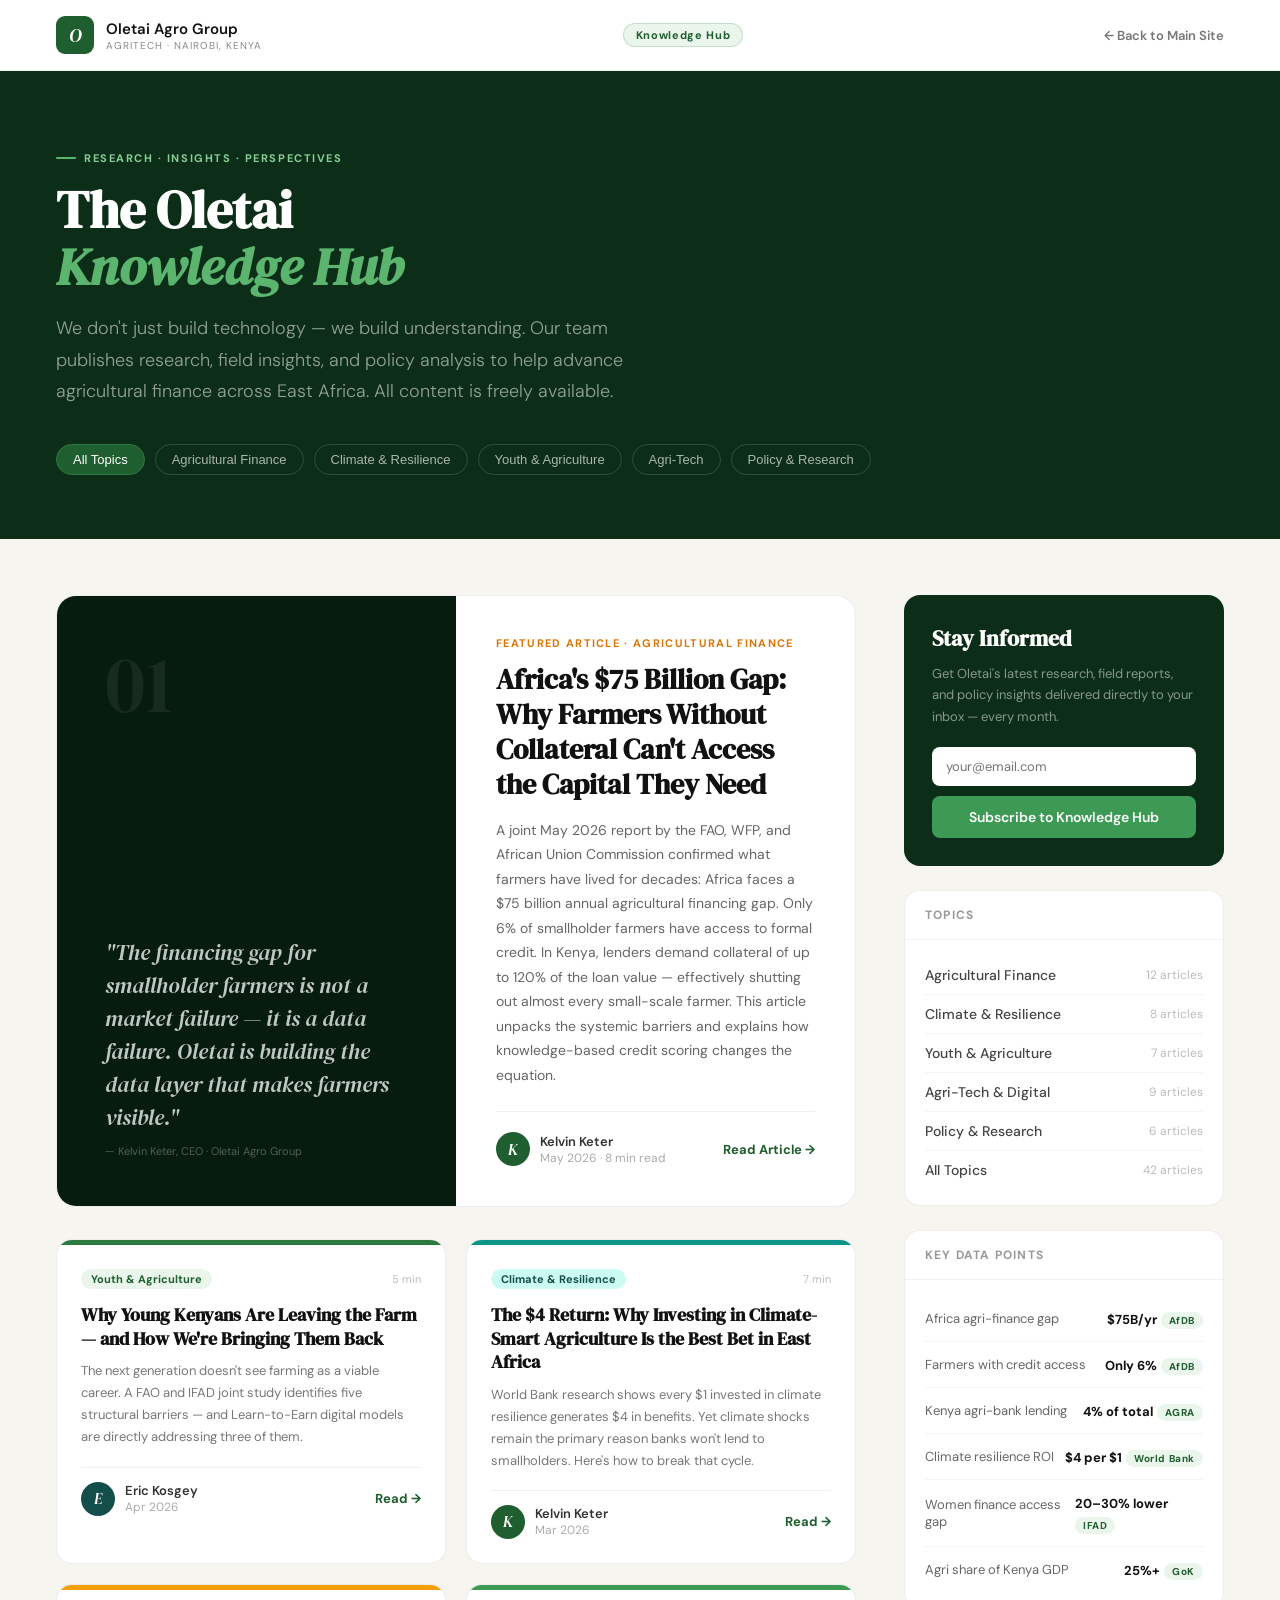
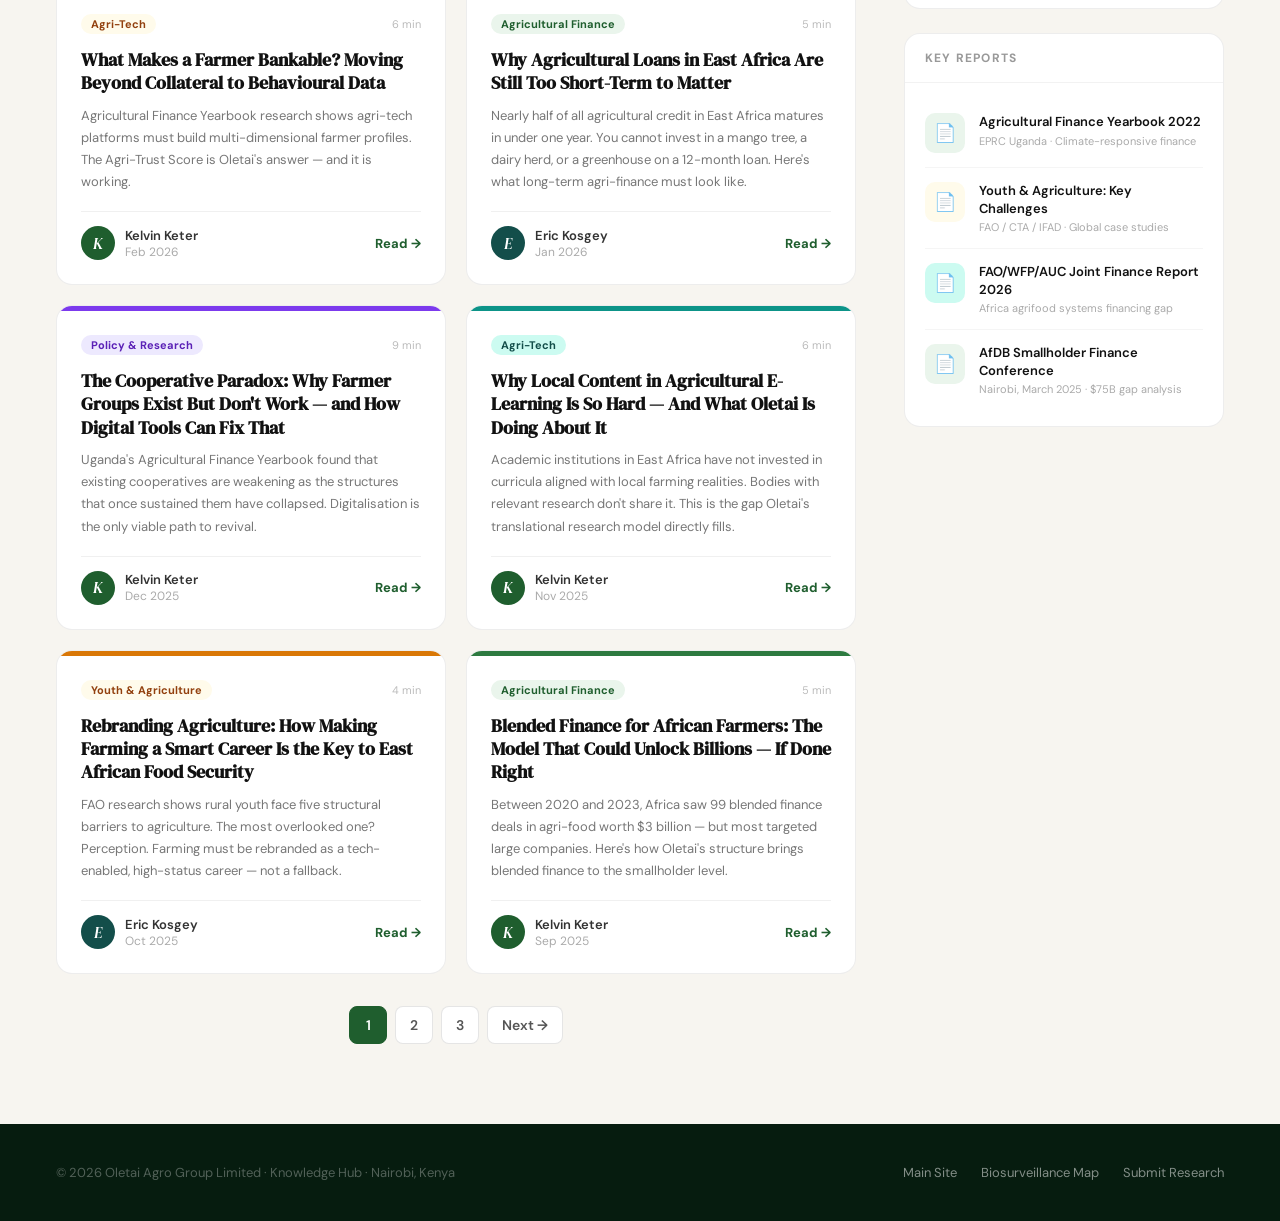
==== blog.html @ fcd16349 "feat: updated website content and blog" ====
<!DOCTYPE html>
<html lang="en">
<head>
  <meta charset="UTF-8">
  <meta name="viewport" content="width=device-width, initial-scale=1.0">
  <title>Knowledge Hub | Oletai Agro Group</title>
  <link rel="preconnect" href="https://fonts.googleapis.com">
  <link href="https://fonts.googleapis.com/css2?family=DM+Serif+Display:ital@0;1&family=DM+Sans:opsz,wght@9..40,300;9..40,400;9..40,500;9..40,600&display=swap" rel="stylesheet">
  <style>
    :root {
      --green-950: #061C0F;
      --green-900: #0C2E18;
      --green-800: #174523;
      --green-700: #1F5E2E;
      --green-600: #2D7A40;
      --green-500: #3D9A54;
      --green-400: #5BB56E;
      --green-300: #87CE96;
      --green-100: #C8EACE;
      --green-50:  #EAF5EC;
      --amber-700: #92400E;
      --amber-500: #D97706;
      --amber-400: #F59E0B;
      --amber-50:  #FFFBEB;
      --teal-800:  #134E4A;
      --teal-600:  #0D9488;
      --teal-100:  #CCFBF1;
      --sans: 'DM Sans', system-ui, sans-serif;
      --serif: 'DM Serif Display', Georgia, serif;
    }
    *, *::before, *::after { box-sizing: border-box; margin: 0; padding: 0; }
    html { scroll-behavior: smooth; }
    body { font-family: var(--sans); background: #F7F5F0; color: #1a1a1a; overflow-x: hidden; }

    /* NAV */
    nav {
      background: rgba(255,255,255,0.96); backdrop-filter: blur(14px);
      border-bottom: 1px solid rgba(45,122,64,0.1);
      position: sticky; top: 0; z-index: 1000;
    }
    .nav-inner { max-width: 1280px; margin: 0 auto; padding: 0 56px; height: 70px; display: flex; align-items: center; justify-content: space-between; }
    .logo-mark { width: 38px; height: 38px; border-radius: 9px; background: var(--green-700); display: flex; align-items: center; justify-content: center; font-family: var(--serif); font-size: 19px; color: #fff; font-style: italic; flex-shrink: 0; }
    .logo-text { font-size: 15px; font-weight: 600; color: #111; }
    .logo-sub { font-size: 10px; font-weight: 400; color: #888; letter-spacing: 0.1em; text-transform: uppercase; }
    .nav-badge { background: var(--green-50); border: 1px solid rgba(45,122,64,0.2); color: var(--green-700); font-size: 11px; font-weight: 700; padding: 4px 12px; border-radius: 100px; letter-spacing: 0.06em; }
    .nav-back { font-size: 13px; font-weight: 600; color: #777; text-decoration: none; display: flex; align-items: center; gap: 5px; transition: color 0.2s; }
    .nav-back:hover { color: var(--green-600); }

    /* HERO BAND */
    .hub-hero { background: var(--green-900); padding: 72px 56px 64px; }
    .hub-hero-inner { max-width: 1280px; margin: 0 auto; }
    .hub-tag { display: inline-flex; align-items: center; gap: 8px; font-size: 11px; font-weight: 700; letter-spacing: 0.14em; text-transform: uppercase; color: var(--green-300); margin-bottom: 16px; }
    .hub-tag::before { content: ''; width: 20px; height: 2px; background: var(--green-400); border-radius: 1px; }
    .hub-hero h1 { font-family: var(--serif); font-size: 52px; color: #fff; line-height: 1.1; margin-bottom: 18px; }
    .hub-hero h1 em { font-style: italic; color: var(--green-400); }
    .hub-hero p { font-size: 18px; color: rgba(255,255,255,0.55); font-weight: 300; max-width: 600px; line-height: 1.75; margin-bottom: 36px; }
    .topic-pills { display: flex; gap: 10px; flex-wrap: wrap; }
    .topic-pill { border: 1px solid rgba(255,255,255,0.15); color: rgba(255,255,255,0.65); font-size: 13px; font-weight: 500; padding: 7px 16px; border-radius: 100px; cursor: pointer; transition: all 0.2s; background: transparent; }
    .topic-pill:hover, .topic-pill.active { background: var(--green-700); border-color: var(--green-600); color: #fff; }

    /* MAIN LAYOUT */
    .page-body { max-width: 1280px; margin: 0 auto; padding: 56px 56px 80px; display: grid; grid-template-columns: 1fr 320px; gap: 48px; }

    /* FEATURED POST */
    .featured-post { background: #fff; border-radius: 20px; overflow: hidden; border: 1px solid rgba(0,0,0,0.07); margin-bottom: 32px; display: grid; grid-template-columns: 1fr 1fr; }
    .featured-visual { background: var(--green-950); padding: 48px; display: flex; flex-direction: column; justify-content: space-between; }
    .featured-num { font-family: var(--serif); font-size: 80px; color: rgba(255,255,255,0.07); line-height: 1; margin-bottom: 24px; }
    .featured-quote { font-family: var(--serif); font-size: 22px; color: rgba(255,255,255,0.75); font-style: italic; line-height: 1.5; }
    .featured-source { font-size: 11px; color: rgba(255,255,255,0.3); margin-top: 10px; }
    .featured-body { padding: 40px; }
    .featured-label { font-size: 11px; font-weight: 700; text-transform: uppercase; letter-spacing: 0.12em; color: var(--amber-500); margin-bottom: 12px; }
    .featured-body h2 { font-family: var(--serif); font-size: 28px; color: #111; line-height: 1.25; margin-bottom: 16px; }
    .featured-body p { font-size: 14px; color: #666; line-height: 1.75; margin-bottom: 24px; }
    .article-meta { display: flex; align-items: center; gap: 10px; padding-top: 20px; border-top: 1px solid #f0f0f0; }
    .avatar { width: 34px; height: 34px; border-radius: 50%; display: flex; align-items: center; justify-content: center; font-family: var(--serif); font-size: 15px; font-style: italic; flex-shrink: 0; }
    .meta-author { font-size: 13px; font-weight: 600; color: #333; }
    .meta-date { font-size: 12px; color: #aaa; }
    .read-link { margin-left: auto; font-size: 13px; font-weight: 700; color: var(--green-700); text-decoration: none; display: flex; align-items: center; gap: 4px; }
    .read-link:hover { color: var(--green-600); }

    /* ARTICLE GRID */
    .articles-grid { display: grid; grid-template-columns: 1fr 1fr; gap: 20px; }
    .article-card { background: #fff; border-radius: 16px; border: 1px solid rgba(0,0,0,0.07); overflow: hidden; transition: transform 0.2s, box-shadow 0.2s; }
    .article-card:hover { transform: translateY(-3px); box-shadow: 0 12px 32px rgba(0,0,0,0.08); }
    .article-card-top { height: 5px; }
    .article-card-body { padding: 24px; }
    .article-tags { display: flex; gap: 8px; margin-bottom: 14px; align-items: center; flex-wrap: wrap; }
    .tag { font-size: 11px; font-weight: 700; padding: 3px 10px; border-radius: 100px; }
    .read-time { font-size: 11px; color: #bbb; margin-left: auto; }
    .article-card h3 { font-family: var(--serif); font-size: 18px; color: #111; line-height: 1.3; margin-bottom: 10px; }
    .article-card p { font-size: 13px; color: #777; line-height: 1.7; margin-bottom: 18px; }
    .article-card .article-meta { padding-top: 14px; }

    /* SIDEBAR */
    .sidebar { display: flex; flex-direction: column; gap: 24px; }
    .scard { background: #fff; border-radius: 16px; border: 1px solid rgba(0,0,0,0.07); overflow: hidden; }
    .scard-head { padding: 16px 20px; border-bottom: 1px solid rgba(0,0,0,0.05); font-size: 12px; font-weight: 700; text-transform: uppercase; letter-spacing: 0.1em; color: #999; }
    .scard-body { padding: 16px 20px; }
    .topic-list { display: flex; flex-direction: column; gap: 0; }
    .topic-row { display: flex; justify-content: space-between; align-items: center; padding: 10px 0; border-bottom: 1px solid #f5f5f5; font-size: 14px; color: #444; font-weight: 500; cursor: pointer; transition: color 0.2s; text-decoration: none; }
    .topic-row:last-child { border-bottom: none; }
    .topic-row:hover { color: var(--green-700); }
    .topic-count { font-size: 12px; color: #bbb; font-weight: 400; }
    .newsletter-card { background: var(--green-900); border-radius: 16px; padding: 28px; }
    .newsletter-card h3 { font-family: var(--serif); font-size: 22px; color: #fff; margin-bottom: 10px; }
    .newsletter-card p { font-size: 13px; color: rgba(255,255,255,0.5); line-height: 1.65; margin-bottom: 20px; }
    .newsletter-input { width: 100%; padding: 11px 14px; border-radius: 8px; border: none; font-family: var(--sans); font-size: 13px; margin-bottom: 10px; outline: none; }
    .newsletter-btn { width: 100%; background: var(--green-500); color: #fff; border: none; padding: 12px; border-radius: 8px; font-family: var(--sans); font-size: 14px; font-weight: 600; cursor: pointer; transition: background 0.2s; }
    .newsletter-btn:hover { background: var(--green-600); }
    .data-row { display: flex; justify-content: space-between; align-items: center; padding: 12px 0; border-bottom: 1px solid #f5f5f5; }
    .data-row:last-child { border-bottom: none; }
    .data-label { font-size: 13px; color: #666; }
    .data-val { font-size: 13px; font-weight: 700; color: #111; }
    .source-badge { background: var(--green-50); color: var(--green-700); font-size: 10px; font-weight: 700; padding: 2px 8px; border-radius: 100px; letter-spacing: 0.06em; }
    .report-row { display: flex; gap: 14px; align-items: flex-start; padding: 14px 0; border-bottom: 1px solid #f5f5f5; }
    .report-row:last-child { border-bottom: none; }
    .report-ico { width: 40px; height: 40px; border-radius: 10px; display: flex; align-items: center; justify-content: center; font-size: 18px; flex-shrink: 0; }
    .report-row h5 { font-size: 13px; font-weight: 600; color: #111; line-height: 1.35; margin-bottom: 3px; }
    .report-row p { font-size: 11px; color: #aaa; }
    .pagination { display: flex; gap: 8px; justify-content: center; margin-top: 32px; }
    .page-btn { width: 38px; height: 38px; border-radius: 8px; display: flex; align-items: center; justify-content: center; font-size: 14px; font-weight: 600; cursor: pointer; border: 1px solid rgba(0,0,0,0.1); background: #fff; color: #555; transition: all 0.2s; }
    .page-btn.active { background: var(--green-700); color: #fff; border-color: var(--green-700); }
    .page-btn:hover:not(.active) { background: var(--green-50); border-color: var(--green-400); color: var(--green-700); }

    footer { background: var(--green-950); padding: 40px 56px; margin-top: 0; }
    .footer-inner { max-width: 1280px; margin: 0 auto; display: flex; justify-content: space-between; align-items: center; flex-wrap: wrap; gap: 16px; }
    .footer-inner p { font-size: 13px; color: rgba(255,255,255,0.3); }
    .footer-links { display: flex; gap: 24px; }
    .footer-links a { font-size: 13px; color: rgba(255,255,255,0.5); text-decoration: none; transition: color 0.2s; }
    .footer-links a:hover { color: var(--green-400); }

    /* ARTICLE FULL PAGE overlay */
    .article-overlay { display: none; position: fixed; inset: 0; background: rgba(0,0,0,0.5); z-index: 2000; overflow-y: auto; padding: 40px 20px; }
    .article-overlay.open { display: flex; justify-content: center; }
    .article-box { background: #fff; border-radius: 20px; max-width: 780px; width: 100%; padding: 0 0 56px; overflow: hidden; position: relative; align-self: flex-start; margin-top: 20px; }
    .article-box-close { position: absolute; top: 20px; right: 20px; width: 36px; height: 36px; border-radius: 50%; background: rgba(0,0,0,0.08); display: flex; align-items: center; justify-content: center; cursor: pointer; font-size: 16px; border: none; z-index: 2; }
    .article-box-header { background: var(--green-900); padding: 48px 48px 40px; }
    .article-box-body { padding: 40px 48px 0; }
    .article-box-body h2 { font-family: var(--serif); font-size: 26px; color: #111; margin: 28px 0 14px; }
    .article-box-body p { font-size: 16px; color: #444; line-height: 1.85; margin-bottom: 20px; }
    .article-box-body blockquote { border-left: 3px solid var(--green-500); padding: 16px 24px; background: var(--green-50); border-radius: 0 12px 12px 0; margin: 24px 0; font-family: var(--serif); font-size: 20px; color: var(--green-900); font-style: italic; line-height: 1.5; }
    .article-box-body ul { padding-left: 20px; margin-bottom: 20px; }
    .article-box-body ul li { font-size: 16px; color: #444; line-height: 1.85; margin-bottom: 8px; }
    .article-stat { display: inline-block; background: var(--green-50); border: 1px solid rgba(45,122,64,0.15); border-radius: 12px; padding: 16px 20px; margin: 8px 4px; text-align: center; }
    .article-stat-n { font-family: var(--serif); font-size: 32px; color: var(--green-700); line-height: 1; }
    .article-stat-l { font-size: 12px; color: #888; margin-top: 4px; }
  </style>
</head>
<body>

<!-- NAV -->
<nav>
  <div class="nav-inner">
    <a href="index.html" style="display:flex;align-items:center;gap:12px;text-decoration:none">
      <div class="logo-mark">O</div>
      <div>
        <div class="logo-text">Oletai Agro Group</div>
        <div class="logo-sub">Agritech · Nairobi, Kenya</div>
      </div>
    </a>
    <span class="nav-badge">Knowledge Hub</span>
    <a href="index.html" class="nav-back">← Back to Main Site</a>
  </div>
</nav>

<!-- HERO BAND -->
<div class="hub-hero">
  <div class="hub-hero-inner">
    <div class="hub-tag">Research · Insights · Perspectives</div>
    <h1>The Oletai<br><em>Knowledge Hub</em></h1>
    <p>We don't just build technology — we build understanding. Our team publishes research, field insights, and policy analysis to help advance agricultural finance across East Africa. All content is freely available.</p>
    <div class="topic-pills">
      <button class="topic-pill active" onclick="filterPosts('all', this)">All Topics</button>
      <button class="topic-pill" onclick="filterPosts('finance', this)">Agricultural Finance</button>
      <button class="topic-pill" onclick="filterPosts('climate', this)">Climate & Resilience</button>
      <button class="topic-pill" onclick="filterPosts('youth', this)">Youth & Agriculture</button>
      <button class="topic-pill" onclick="filterPosts('tech', this)">Agri-Tech</button>
      <button class="topic-pill" onclick="filterPosts('policy', this)">Policy & Research</button>
    </div>
  </div>
</div>

<!-- MAIN BODY -->
<div class="page-body">
  <div>
    <!-- FEATURED -->
    <div class="featured-post">
      <div class="featured-visual">
        <div class="featured-num">01</div>
        <div>
          <div class="featured-quote">"The financing gap for smallholder farmers is not a market failure — it is a data failure. Oletai is building the data layer that makes farmers visible."</div>
          <div class="featured-source">— Kelvin Keter, CEO · Oletai Agro Group</div>
        </div>
      </div>
      <div class="featured-body">
        <div class="featured-label">Featured Article · Agricultural Finance</div>
        <h2>Africa's $75 Billion Gap: Why Farmers Without Collateral Can't Access the Capital They Need</h2>
        <p>A joint May 2026 report by the FAO, WFP, and African Union Commission confirmed what farmers have lived for decades: Africa faces a $75 billion annual agricultural financing gap. Only 6% of smallholder farmers have access to formal credit. In Kenya, lenders demand collateral of up to 120% of the loan value — effectively shutting out almost every small-scale farmer. This article unpacks the systemic barriers and explains how knowledge-based credit scoring changes the equation.</p>
        <div class="article-meta">
          <div class="avatar" style="background:var(--green-700);color:#fff">K</div>
          <div>
            <div class="meta-author">Kelvin Keter</div>
            <div class="meta-date">May 2026 · 8 min read</div>
          </div>
          <a href="#" class="read-link" onclick="openArticle('article1');return false">Read Article →</a>
        </div>
      </div>
    </div>

    <!-- ARTICLES GRID -->
    <div class="articles-grid" id="articles-grid">

      <div class="article-card" data-topic="youth">
        <div class="article-card-top" style="background:var(--green-600)"></div>
        <div class="article-card-body">
          <div class="article-tags">
            <span class="tag" style="background:var(--green-50);color:var(--green-700)">Youth & Agriculture</span>
            <span class="read-time">5 min</span>
          </div>
          <h3>Why Young Kenyans Are Leaving the Farm — and How We're Bringing Them Back</h3>
          <p>The next generation doesn't see farming as a viable career. A FAO and IFAD joint study identifies five structural barriers — and Learn-to-Earn digital models are directly addressing three of them.</p>
          <div class="article-meta">
            <div class="avatar" style="background:var(--teal-800);color:#fff">E</div>
            <div><div class="meta-author">Eric Kosgey</div><div class="meta-date">Apr 2026</div></div>
            <a href="#" class="read-link" onclick="openArticle('article2');return false">Read →</a>
          </div>
        </div>
      </div>

      <div class="article-card" data-topic="climate">
        <div class="article-card-top" style="background:var(--teal-600)"></div>
        <div class="article-card-body">
          <div class="article-tags">
            <span class="tag" style="background:var(--teal-100);color:var(--teal-800)">Climate & Resilience</span>
            <span class="read-time">7 min</span>
          </div>
          <h3>The $4 Return: Why Investing in Climate-Smart Agriculture Is the Best Bet in East Africa</h3>
          <p>World Bank research shows every $1 invested in climate resilience generates $4 in benefits. Yet climate shocks remain the primary reason banks won't lend to smallholders. Here's how to break that cycle.</p>
          <div class="article-meta">
            <div class="avatar" style="background:var(--green-700);color:#fff">K</div>
            <div><div class="meta-author">Kelvin Keter</div><div class="meta-date">Mar 2026</div></div>
            <a href="#" class="read-link" onclick="openArticle('article3');return false">Read →</a>
          </div>
        </div>
      </div>

      <div class="article-card" data-topic="tech">
        <div class="article-card-top" style="background:var(--amber-400)"></div>
        <div class="article-card-body">
          <div class="article-tags">
            <span class="tag" style="background:var(--amber-50);color:var(--amber-700)">Agri-Tech</span>
            <span class="read-time">6 min</span>
          </div>
          <h3>What Makes a Farmer Bankable? Moving Beyond Collateral to Behavioural Data</h3>
          <p>Agricultural Finance Yearbook research shows agri-tech platforms must build multi-dimensional farmer profiles. The Agri-Trust Score is Oletai's answer — and it is working.</p>
          <div class="article-meta">
            <div class="avatar" style="background:var(--green-700);color:#fff">K</div>
            <div><div class="meta-author">Kelvin Keter</div><div class="meta-date">Feb 2026</div></div>
            <a href="#" class="read-link" onclick="openArticle('article4');return false">Read →</a>
          </div>
        </div>
      </div>

      <div class="article-card" data-topic="finance">
        <div class="article-card-top" style="background:var(--green-500)"></div>
        <div class="article-card-body">
          <div class="article-tags">
            <span class="tag" style="background:var(--green-50);color:var(--green-700)">Agricultural Finance</span>
            <span class="read-time">5 min</span>
          </div>
          <h3>Why Agricultural Loans in East Africa Are Still Too Short-Term to Matter</h3>
          <p>Nearly half of all agricultural credit in East Africa matures in under one year. You cannot invest in a mango tree, a dairy herd, or a greenhouse on a 12-month loan. Here's what long-term agri-finance must look like.</p>
          <div class="article-meta">
            <div class="avatar" style="background:var(--teal-800);color:#fff">E</div>
            <div><div class="meta-author">Eric Kosgey</div><div class="meta-date">Jan 2026</div></div>
            <a href="#" class="read-link" onclick="openArticle('article5');return false">Read →</a>
          </div>
        </div>
      </div>

      <div class="article-card" data-topic="policy">
        <div class="article-card-top" style="background:#7C3AED"></div>
        <div class="article-card-body">
          <div class="article-tags">
            <span class="tag" style="background:#EDE9FE;color:#5B21B6">Policy & Research</span>
            <span class="read-time">9 min</span>
          </div>
          <h3>The Cooperative Paradox: Why Farmer Groups Exist But Don't Work — and How Digital Tools Can Fix That</h3>
          <p>Uganda's Agricultural Finance Yearbook found that existing cooperatives are weakening as the structures that once sustained them have collapsed. Digitalisation is the only viable path to revival.</p>
          <div class="article-meta">
            <div class="avatar" style="background:var(--green-700);color:#fff">K</div>
            <div><div class="meta-author">Kelvin Keter</div><div class="meta-date">Dec 2025</div></div>
            <a href="#" class="read-link" onclick="openArticle('article6');return false">Read →</a>
          </div>
        </div>
      </div>

      <div class="article-card" data-topic="tech">
        <div class="article-card-top" style="background:var(--teal-600)"></div>
        <div class="article-card-body">
          <div class="article-tags">
            <span class="tag" style="background:var(--teal-100);color:var(--teal-800)">Agri-Tech</span>
            <span class="read-time">6 min</span>
          </div>
          <h3>Why Local Content in Agricultural E-Learning Is So Hard — And What Oletai Is Doing About It</h3>
          <p>Academic institutions in East Africa have not invested in curricula aligned with local farming realities. Bodies with relevant research don't share it. This is the gap Oletai's translational research model directly fills.</p>
          <div class="article-meta">
            <div class="avatar" style="background:var(--green-700);color:#fff">K</div>
            <div><div class="meta-author">Kelvin Keter</div><div class="meta-date">Nov 2025</div></div>
            <a href="#" class="read-link" onclick="openArticle('article7');return false">Read →</a>
          </div>
        </div>
      </div>

      <div class="article-card" data-topic="youth">
        <div class="article-card-top" style="background:var(--amber-500)"></div>
        <div class="article-card-body">
          <div class="article-tags">
            <span class="tag" style="background:var(--amber-50);color:var(--amber-700)">Youth & Agriculture</span>
            <span class="read-time">4 min</span>
          </div>
          <h3>Rebranding Agriculture: How Making Farming a Smart Career Is the Key to East African Food Security</h3>
          <p>FAO research shows rural youth face five structural barriers to agriculture. The most overlooked one? Perception. Farming must be rebranded as a tech-enabled, high-status career — not a fallback.</p>
          <div class="article-meta">
            <div class="avatar" style="background:var(--teal-800);color:#fff">E</div>
            <div><div class="meta-author">Eric Kosgey</div><div class="meta-date">Oct 2025</div></div>
            <a href="#" class="read-link" onclick="openArticle('article8');return false">Read →</a>
          </div>
        </div>
      </div>

      <div class="article-card" data-topic="finance">
        <div class="article-card-top" style="background:var(--green-600)"></div>
        <div class="article-card-body">
          <div class="article-tags">
            <span class="tag" style="background:var(--green-50);color:var(--green-700)">Agricultural Finance</span>
            <span class="read-time">5 min</span>
          </div>
          <h3>Blended Finance for African Farmers: The Model That Could Unlock Billions — If Done Right</h3>
          <p>Between 2020 and 2023, Africa saw 99 blended finance deals in agri-food worth $3 billion — but most targeted large companies. Here's how Oletai's structure brings blended finance to the smallholder level.</p>
          <div class="article-meta">
            <div class="avatar" style="background:var(--green-700);color:#fff">K</div>
            <div><div class="meta-author">Kelvin Keter</div><div class="meta-date">Sep 2025</div></div>
            <a href="#" class="read-link" onclick="openArticle('article9');return false">Read →</a>
          </div>
        </div>
      </div>

    </div>

    <div class="pagination">
      <div class="page-btn active">1</div>
      <div class="page-btn">2</div>
      <div class="page-btn">3</div>
      <div class="page-btn" style="width:auto;padding:0 14px">Next →</div>
    </div>
  </div>

  <!-- SIDEBAR -->
  <aside class="sidebar">

    <!-- NEWSLETTER -->
    <div class="newsletter-card">
      <h3>Stay Informed</h3>
      <p>Get Oletai's latest research, field reports, and policy insights delivered directly to your inbox — every month.</p>
      <input type="email" class="newsletter-input" placeholder="your@email.com">
      <button class="newsletter-btn" id="subscribe-btn">Subscribe to Knowledge Hub</button>
    </div>

    <!-- TOPICS -->
    <div class="scard">
      <div class="scard-head">Topics</div>
      <div class="scard-body">
        <div class="topic-list">
          <a class="topic-row" href="#" onclick="filterPosts('finance',null);return false">Agricultural Finance <span class="topic-count">12 articles</span></a>
          <a class="topic-row" href="#" onclick="filterPosts('climate',null);return false">Climate & Resilience <span class="topic-count">8 articles</span></a>
          <a class="topic-row" href="#" onclick="filterPosts('youth',null);return false">Youth & Agriculture <span class="topic-count">7 articles</span></a>
          <a class="topic-row" href="#" onclick="filterPosts('tech',null);return false">Agri-Tech & Digital <span class="topic-count">9 articles</span></a>
          <a class="topic-row" href="#" onclick="filterPosts('policy',null);return false">Policy & Research <span class="topic-count">6 articles</span></a>
          <a class="topic-row" href="#" onclick="filterPosts('all',null);return false">All Topics <span class="topic-count">42 articles</span></a>
        </div>
      </div>
    </div>

    <!-- KEY STATS -->
    <div class="scard">
      <div class="scard-head">Key Data Points</div>
      <div class="scard-body">
        <div class="data-row"><span class="data-label">Africa agri-finance gap</span><div><span class="data-val">$75B/yr</span> <span class="source-badge">AfDB</span></div></div>
        <div class="data-row"><span class="data-label">Farmers with credit access</span><div><span class="data-val">Only 6%</span> <span class="source-badge">AfDB</span></div></div>
        <div class="data-row"><span class="data-label">Kenya agri-bank lending</span><div><span class="data-val">4% of total</span> <span class="source-badge">AGRA</span></div></div>
        <div class="data-row"><span class="data-label">Climate resilience ROI</span><div><span class="data-val">$4 per $1</span> <span class="source-badge">World Bank</span></div></div>
        <div class="data-row"><span class="data-label">Women finance access gap</span><div><span class="data-val">20–30% lower</span> <span class="source-badge">IFAD</span></div></div>
        <div class="data-row" style="border:none"><span class="data-label">Agri share of Kenya GDP</span><div><span class="data-val">25%+</span> <span class="source-badge">GoK</span></div></div>
      </div>
    </div>

    <!-- REPORTS & RESOURCES -->
    <div class="scard">
      <div class="scard-head">Key Reports</div>
      <div class="scard-body">
        <div class="report-row">
          <div class="report-ico" style="background:var(--green-50)">📄</div>
          <div>
            <h5>Agricultural Finance Yearbook 2022</h5>
            <p>EPRC Uganda · Climate-responsive finance</p>
          </div>
        </div>
        <div class="report-row">
          <div class="report-ico" style="background:var(--amber-50)">📄</div>
          <div>
            <h5>Youth & Agriculture: Key Challenges</h5>
            <p>FAO / CTA / IFAD · Global case studies</p>
          </div>
        </div>
        <div class="report-row">
          <div class="report-ico" style="background:var(--teal-100)">📄</div>
          <div>
            <h5>FAO/WFP/AUC Joint Finance Report 2026</h5>
            <p>Africa agrifood systems financing gap</p>
          </div>
        </div>
        <div class="report-row" style="border:none">
          <div class="report-ico" style="background:var(--green-50)">📄</div>
          <div>
            <h5>AfDB Smallholder Finance Conference</h5>
            <p>Nairobi, March 2025 · $75B gap analysis</p>
          </div>
        </div>
      </div>
    </div>

  </aside>
</div>

<!-- ARTICLE OVERLAYS -->
<div class="article-overlay" id="article1">
  <div class="article-box">
    <button class="article-box-close" onclick="closeArticle('article1')">✕</button>
    <div class="article-box-header">
      <div style="font-size:11px;font-weight:700;letter-spacing:0.12em;text-transform:uppercase;color:var(--amber-400);margin-bottom:12px">Agricultural Finance · May 2026 · 8 min read</div>
      <h1 style="font-family:var(--serif);font-size:34px;color:#fff;line-height:1.2;margin-bottom:20px">Africa's $75 Billion Gap: Why Farmers Without Collateral Can't Access the Capital They Need</h1>
      <div style="display:flex;align-items:center;gap:12px">
        <div class="avatar" style="background:var(--green-700);color:#fff">K</div>
        <div><div style="font-size:14px;font-weight:600;color:#fff">Kelvin Keter</div><div style="font-size:12px;color:rgba(255,255,255,0.4)">CEO, Oletai Agro Group</div></div>
      </div>
    </div>
    <div class="article-box-body">
      <p>A joint report published in May 2026 by the FAO, WFP, and African Union Commission confirmed what millions of farmers have lived for decades: Africa faces a $75 billion annual agricultural financing gap. That is the amount of investment — in tools, inputs, equipment, and services — that farmers need but cannot access. And it is growing.</p>
      <blockquote>"The financing gap for smallholder farmers is not a market failure — it is a data failure. Oletai is building the data layer that makes farmers visible to the financial system."</blockquote>
      <h2>The Root of the Problem</h2>
      <p>Traditional lenders perceive agriculture as high-risk, discouraged by climate volatility, remote rural locations, and the fragmented scale of smallholder operations. In Kenya, the agriculture sector contributes over 25% of GDP and employs millions — yet it receives less than 5% of total commercial bank lending, according to AGRA's 2025 analysis. Some lenders demand collateral of up to 120% of the loan value, effectively locking out every farmer who does not own titled land.</p>
      <p>For the farmer, the barriers are equally formidable. No formal land title means no collateral. Operating in a cash-based economy means no documented credit history. The result is a self-reinforcing cycle: low investment → low yields → deepened perception of risk → less investment.</p>
      <div style="display:flex;gap:12px;flex-wrap:wrap;margin:24px 0">
        <div class="article-stat"><div class="article-stat-n">6%</div><div class="article-stat-l">Farmers with credit access</div></div>
        <div class="article-stat"><div class="article-stat-n">$75B</div><div class="article-stat-l">Annual financing gap</div></div>
        <div class="article-stat"><div class="article-stat-n">4%</div><div class="article-stat-l">Kenya agri-bank lending share</div></div>
      </div>
      <h2>Knowledge as Collateral</h2>
      <p>Oletai's answer to this is the Agri-Trust Score — a dynamic creditworthiness measure built from verified agricultural knowledge, not asset ownership. When a farmer completes a module on soil health, irrigation, or pest management, they are not just learning — they are building the profile that unlocks credit. This model directly addresses what the African Development Bank identified in its 2025 Nairobi conference as a primary barrier: the absence of reliable data on smallholder farmers.</p>
      <p>The data generated by our biosurveillance network — anonymous, real-time, geospatial — provides lenders with something traditional credit scoring never could: forward-looking agronomic intelligence about specific farms, in specific micro-climates, facing specific risks. This is what makes a farmer bankable without collateral.</p>
      <h2>The East Africa Opportunity</h2>
      <p>The African Development Bank President Dr. Akinwumi Adesina stated clearly at the March 2025 Nairobi conference: "Together, let us unleash the potential of agriculture in Africa." His institution is planning a $500 million facility to unlock $10 billion for smallholder farmers — but capital without digital delivery infrastructure reaches only large organisations, not the last mile.</p>
      <p>Oletai is building the last-mile layer. Beginning in Kenya — where mobile money penetration is among the highest in the world — and expanding across East Africa, Rahisi Agro Pay connects institutional capital directly to verified, learning farmers through a single smartphone application.</p>
      <p>The $75 billion gap is a massive challenge. It is also a massive opportunity. And it starts with data.</p>
    </div>
  </div>
</div>

<div class="article-overlay" id="article2">
  <div class="article-box">
    <button class="article-box-close" onclick="closeArticle('article2')">✕</button>
    <div class="article-box-header">
      <div style="font-size:11px;font-weight:700;letter-spacing:0.12em;text-transform:uppercase;color:var(--green-300);margin-bottom:12px">Youth & Agriculture · Apr 2026 · 5 min read</div>
      <h1 style="font-family:var(--serif);font-size:34px;color:#fff;line-height:1.2;margin-bottom:20px">Why Young Kenyans Are Leaving the Farm — and How We're Bringing Them Back</h1>
      <div style="display:flex;align-items:center;gap:12px">
        <div class="avatar" style="background:var(--teal-800);color:#fff">E</div>
        <div><div style="font-size:14px;font-weight:600;color:#fff">Eric Kosgey</div><div style="font-size:12px;color:rgba(255,255,255,0.4)">Co-Founder & Director, Oletai Agro Group</div></div>
      </div>
    </div>
    <div class="article-box-body">
      <p>A landmark FAO, CTA, and IFAD joint publication on youth and agriculture identified five structural barriers that push young people away from farming globally. All five are present in Kenya. Understanding them is the first step to reversing the trend.</p>
      <h2>The Five Barriers</h2>
      <ul>
        <li><strong>Access to knowledge and education</strong> — Agricultural curricula are outdated and disconnected from real farming challenges. Young people don't learn modern, profitable farming in school.</li>
        <li><strong>Access to land</strong> — Land insecurity is the number one barrier to young people starting farms. Without land, there is no collateral, and without collateral, no credit.</li>
        <li><strong>Access to financial resources</strong> — MFIs charge interest rates that make borrowing unviable. Banks require documentation that first-time farmers cannot provide.</li>
        <li><strong>Access to green jobs</strong> — Agriculture is not framed as a career pathway for educated young people. Vocational training for farming is rare and under-resourced.</li>
        <li><strong>Access to markets</strong> — Growing supermarket dominance makes market entry nearly impossible for small-scale producers without aggregation support.</li>
      </ul>
      <blockquote>"The future of food security in East Africa depends on making farming genuinely attractive to the next generation — not just viable, but aspirational."</blockquote>
      <h2>What Oletai Addresses Directly</h2>
      <p>Rahisi Agro Pay directly addresses three of these five barriers. The Learn-to-Earn module system provides modern, localised agricultural knowledge from JKUAT and KALRO in 5-minute interactive sessions. Knowledge-linked credit replaces collateral requirements. And the closed-loop Agrovet network ensures input access at the local level.</p>
      <p>The remaining two — land and market access — represent the next phase of Oletai's product roadmap, with Group Agri-Trust scores enabling cooperative land investment, and market-linkage features planned for the 2027 platform release.</p>
      <p>The research is clear: retain young farmers, and you retain food security. Lose them, and you inherit a crisis. Oletai was founded on the premise that technology — used correctly — is what keeps the next generation on the land.</p>
    </div>
  </div>
</div>

<div class="article-overlay" id="article3">
  <div class="article-box">
    <button class="article-box-close" onclick="closeArticle('article3')">✕</button>
    <div class="article-box-header">
      <div style="font-size:11px;font-weight:700;letter-spacing:0.12em;text-transform:uppercase;color:var(--teal-100);margin-bottom:12px">Climate & Resilience · Mar 2026 · 7 min read</div>
      <h1 style="font-family:var(--serif);font-size:34px;color:#fff;line-height:1.2;margin-bottom:20px">The $4 Return: Why Investing in Climate-Smart Agriculture Is the Best Bet in East Africa</h1>
      <div style="display:flex;align-items:center;gap:12px">
        <div class="avatar" style="background:var(--green-700);color:#fff">K</div>
        <div><div style="font-size:14px;font-weight:600;color:#fff">Kelvin Keter</div><div style="font-size:12px;color:rgba(255,255,255,0.4)">CEO, Oletai Agro Group</div></div>
      </div>
    </div>
    <div class="article-box-body">
      <p>The World Bank and Global Commission on Adaptation have calculated that the average rate of return on investments in climate resilience generates benefit-cost ratios of between 2:1 and 10:1. More specifically, an investment of $1.8 trillion in early warning systems, resilient infrastructure, and improved agriculture practices would generate $7.1 trillion in net benefits over time. Put simply: $1 in → $4 out.</p>
      <blockquote>"Climate change is not just an environmental challenge for East African farmers. It is their primary creditworthiness challenge. A drought doesn't just destroy crops — it destroys the farmer's financial profile for years."</blockquote>
      <h2>The Climate-Credit Trap</h2>
      <p>Uganda's Agricultural Finance Yearbook 2022 documented a damaging cycle: climate shocks reduce agricultural yields, which reduces farmer income, which increases loan default rates, which causes banks to restrict agricultural lending further — making farmers even more vulnerable to the next climate shock. Oletai's AI Agronomist breaks this cycle at two points.</p>
      <p>First, early detection of crop diseases and pest outbreaks — before they become harvest-destroying events — reduces the yield losses that trigger the cycle. Second, the biosurveillance data generated by Rahisi Agro Pay gives financial institutions real-time agronomic intelligence to assess and price climate risk at the farm level, rather than applying blanket sector-level risk premiums that penalise all farmers equally.</p>
      <h2>Climate Finance Is Coming to Africa — Oletai Is the Last Mile</h2>
      <p>Africa received $44 billion in climate finance in 2021/22 — a 48% increase from two years earlier. But the FAO/WFP/AUC May 2026 joint report notes this is still far below the $250 billion annually needed. As climate finance flows increase, the critical gap is not funding — it is delivery infrastructure that reaches individual farmers.</p>
      <p>Rahisi Agro Pay's closed-loop input voucher system ensures climate-smart seeds, drought-resistant varieties, and soil conditioners reach farmers directly — eliminating the cash leakage that often means climate finance never arrives at the farm gate.</p>
    </div>
  </div>
</div>

<footer>
  <div class="footer-inner">
    <p>© 2026 Oletai Agro Group Limited · Knowledge Hub · Nairobi, Kenya</p>
    <div class="footer-links">
      <a href="index.html">Main Site</a>
      <a href="insights.html">Biosurveillance Map</a>
      <a href="mailto:info@oletai.org">Submit Research</a>
    </div>
  </div>
</footer>

<script>
  // Topic filter
  window.filterPosts = function(topic, btn) {
    const cards = document.querySelectorAll('.article-card');
    cards.forEach(c => {
      c.style.display = (topic === 'all' || c.dataset.topic === topic) ? 'block' : 'none';
    });
    document.querySelectorAll('.topic-pill').forEach(p => p.classList.remove('active'));
    if (btn) btn.classList.add('active');
  };

  // Article overlay
  window.openArticle = function(id) {
    document.getElementById(id).classList.add('open');
    document.body.style.overflow = 'hidden';
  };
  window.closeArticle = function(id) {
    document.getElementById(id).classList.remove('open');
    document.body.style.overflow = '';
  };
  document.querySelectorAll('.article-overlay').forEach(overlay => {
    overlay.addEventListener('click', function(e) {
      if (e.target === this) closeArticle(this.id);
    });
  });

  // Newsletter
  document.getElementById('subscribe-btn').addEventListener('click', function() {
    this.textContent = '✓ You\'re subscribed!';
    this.style.background = 'var(--green-800)';
  });

  // Close on ESC
  document.addEventListener('keydown', e => {
    if (e.key === 'Escape') {
      document.querySelectorAll('.article-overlay.open').forEach(o => {
        o.classList.remove('open');
        document.body.style.overflow = '';
      });
    }
  });
</script>
</body>
</html>
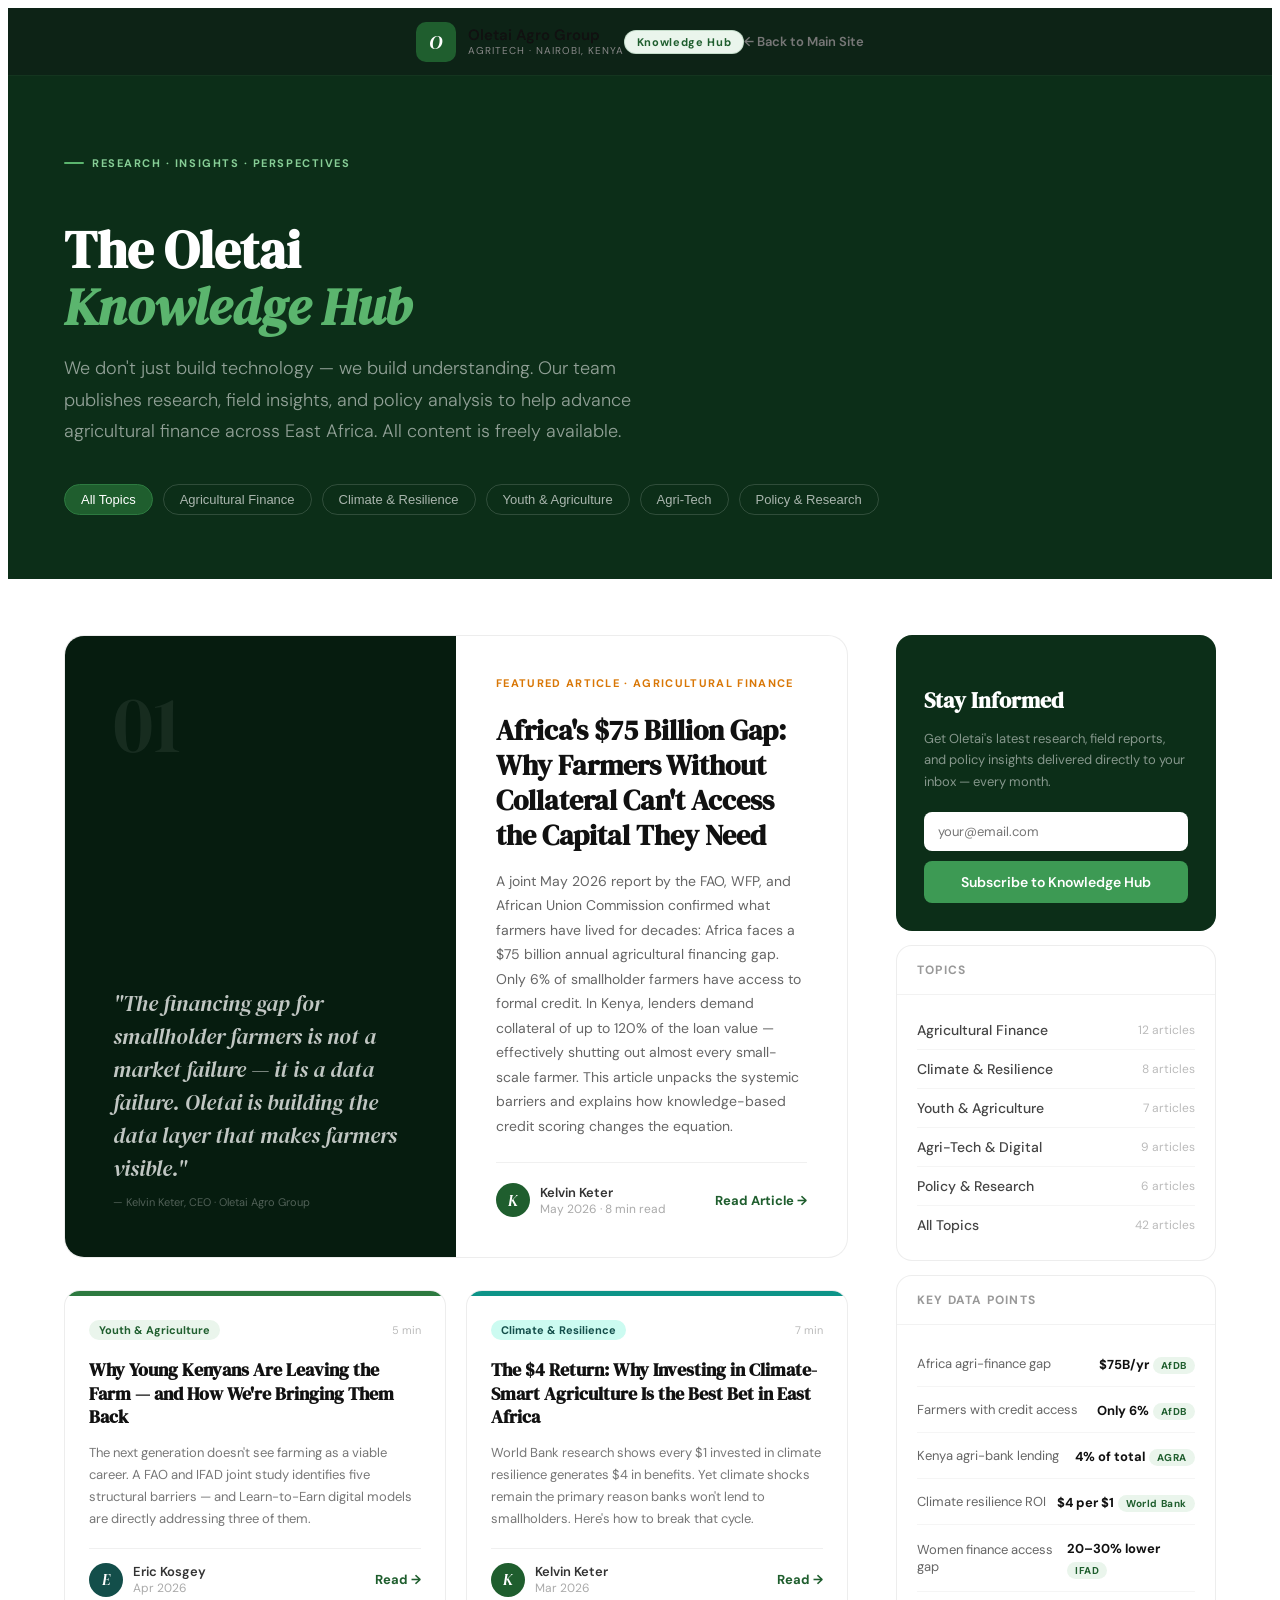
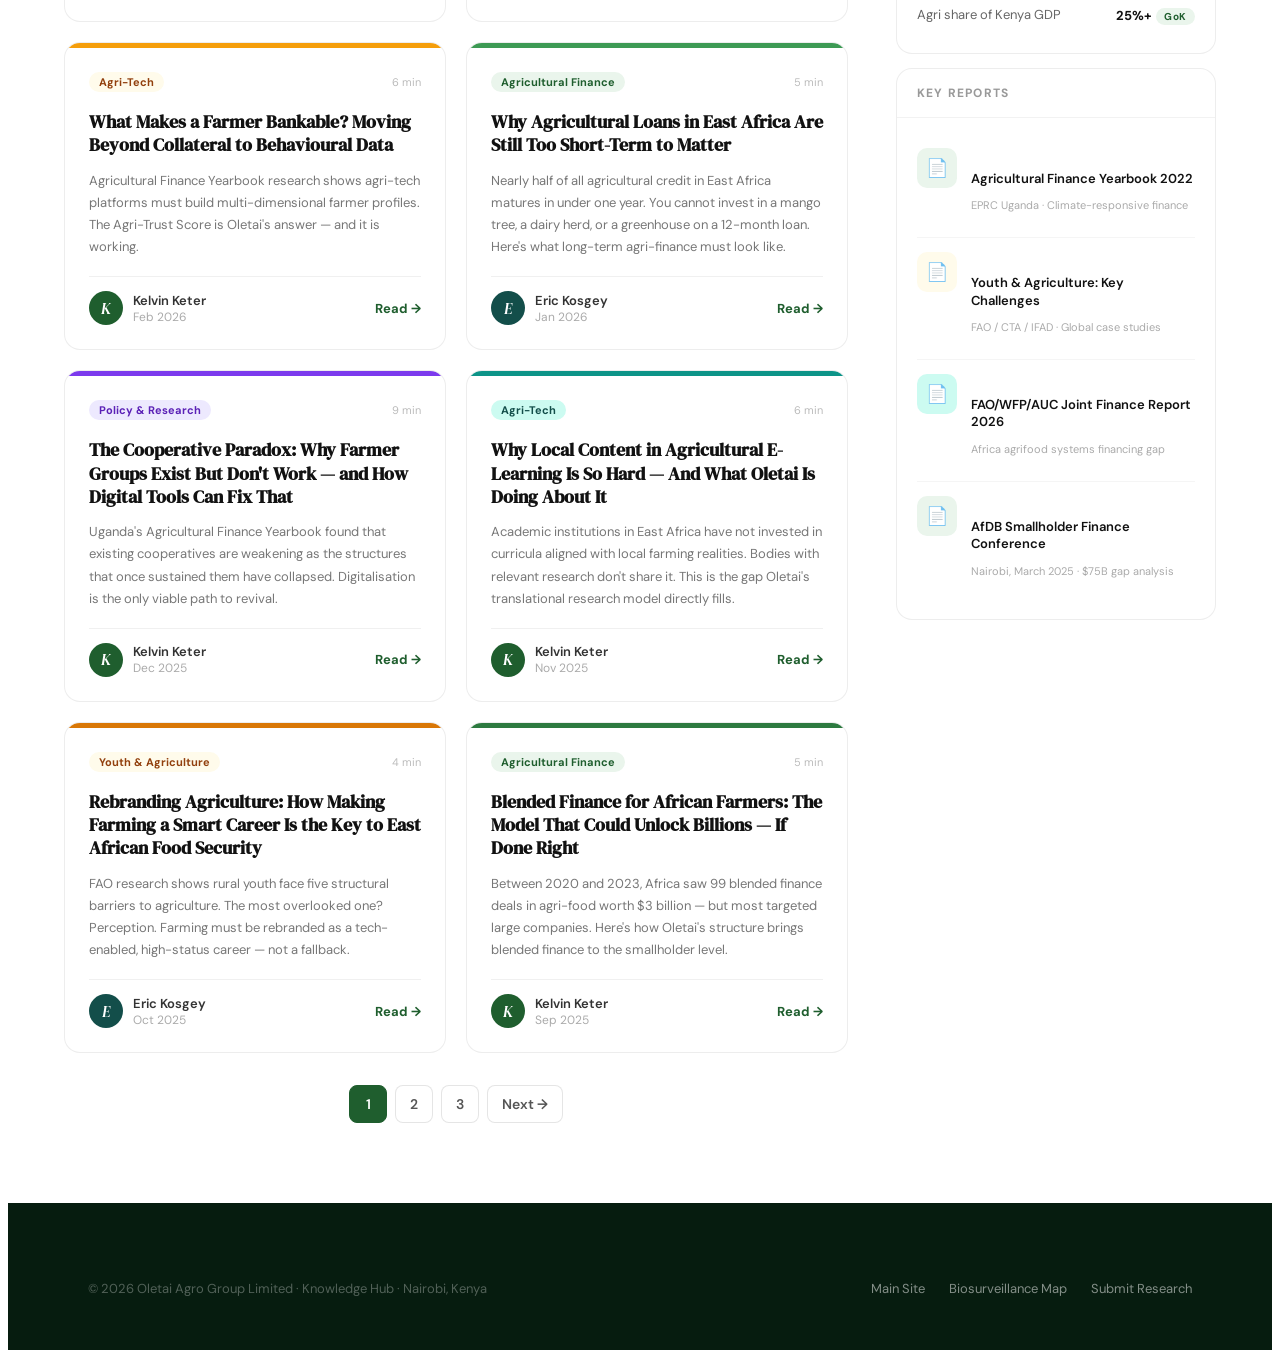
==== commit 0c3a0e35: "refactor: extracted CSS and JS into modular files and optimized SEO metadata" ====
--- a/blog.html
+++ b/blog.html
@@ -3,152 +3,28 @@
 <head>
   <meta charset="UTF-8">
   <meta name="viewport" content="width=device-width, initial-scale=1.0">
+
   <title>Knowledge Hub | Oletai Agro Group</title>
+  <meta name="description" content="Research, field insights, and policy analysis advancing agricultural finance and climate resilience across East Africa.">
+  <meta name="keywords" content="Agritech Research, Climate Resilience, Agricultural Finance, Youth in Agriculture, Oletai Agro Group Blog">
+  <meta name="author" content="Oletai Agro Group">
+  <link rel="canonical" href="https://oletai.org/blog.html">
+  
+  <meta property="og:type" content="website">
+  <meta property="og:url" content="https://oletai.org/blog.html">
+  <meta property="og:title" content="Knowledge Hub | Oletai Agro Group">
+  <meta property="og:description" content="Research, field insights, and policy analysis advancing agricultural finance across East Africa.">
+  <meta property="og:image" content="https://oletai.org/assets/blog-preview.jpg">
+
+  <link rel="icon" type="image/png" href="assets/favicon.png">
   <link rel="preconnect" href="https://fonts.googleapis.com">
   <link href="https://fonts.googleapis.com/css2?family=DM+Serif+Display:ital@0;1&family=DM+Sans:opsz,wght@9..40,300;9..40,400;9..40,500;9..40,600&display=swap" rel="stylesheet">
-  <style>
-    :root {
-      --green-950: #061C0F;
-      --green-900: #0C2E18;
-      --green-800: #174523;
-      --green-700: #1F5E2E;
-      --green-600: #2D7A40;
-      --green-500: #3D9A54;
-      --green-400: #5BB56E;
-      --green-300: #87CE96;
-      --green-100: #C8EACE;
-      --green-50:  #EAF5EC;
-      --amber-700: #92400E;
-      --amber-500: #D97706;
-      --amber-400: #F59E0B;
-      --amber-50:  #FFFBEB;
-      --teal-800:  #134E4A;
-      --teal-600:  #0D9488;
-      --teal-100:  #CCFBF1;
-      --sans: 'DM Sans', system-ui, sans-serif;
-      --serif: 'DM Serif Display', Georgia, serif;
-    }
-    *, *::before, *::after { box-sizing: border-box; margin: 0; padding: 0; }
-    html { scroll-behavior: smooth; }
-    body { font-family: var(--sans); background: #F7F5F0; color: #1a1a1a; overflow-x: hidden; }
-
-    /* NAV */
-    nav {
-      background: rgba(255,255,255,0.96); backdrop-filter: blur(14px);
-      border-bottom: 1px solid rgba(45,122,64,0.1);
-      position: sticky; top: 0; z-index: 1000;
-    }
-    .nav-inner { max-width: 1280px; margin: 0 auto; padding: 0 56px; height: 70px; display: flex; align-items: center; justify-content: space-between; }
-    .logo-mark { width: 38px; height: 38px; border-radius: 9px; background: var(--green-700); display: flex; align-items: center; justify-content: center; font-family: var(--serif); font-size: 19px; color: #fff; font-style: italic; flex-shrink: 0; }
-    .logo-text { font-size: 15px; font-weight: 600; color: #111; }
-    .logo-sub { font-size: 10px; font-weight: 400; color: #888; letter-spacing: 0.1em; text-transform: uppercase; }
-    .nav-badge { background: var(--green-50); border: 1px solid rgba(45,122,64,0.2); color: var(--green-700); font-size: 11px; font-weight: 700; padding: 4px 12px; border-radius: 100px; letter-spacing: 0.06em; }
-    .nav-back { font-size: 13px; font-weight: 600; color: #777; text-decoration: none; display: flex; align-items: center; gap: 5px; transition: color 0.2s; }
-    .nav-back:hover { color: var(--green-600); }
-
-    /* HERO BAND */
-    .hub-hero { background: var(--green-900); padding: 72px 56px 64px; }
-    .hub-hero-inner { max-width: 1280px; margin: 0 auto; }
-    .hub-tag { display: inline-flex; align-items: center; gap: 8px; font-size: 11px; font-weight: 700; letter-spacing: 0.14em; text-transform: uppercase; color: var(--green-300); margin-bottom: 16px; }
-    .hub-tag::before { content: ''; width: 20px; height: 2px; background: var(--green-400); border-radius: 1px; }
-    .hub-hero h1 { font-family: var(--serif); font-size: 52px; color: #fff; line-height: 1.1; margin-bottom: 18px; }
-    .hub-hero h1 em { font-style: italic; color: var(--green-400); }
-    .hub-hero p { font-size: 18px; color: rgba(255,255,255,0.55); font-weight: 300; max-width: 600px; line-height: 1.75; margin-bottom: 36px; }
-    .topic-pills { display: flex; gap: 10px; flex-wrap: wrap; }
-    .topic-pill { border: 1px solid rgba(255,255,255,0.15); color: rgba(255,255,255,0.65); font-size: 13px; font-weight: 500; padding: 7px 16px; border-radius: 100px; cursor: pointer; transition: all 0.2s; background: transparent; }
-    .topic-pill:hover, .topic-pill.active { background: var(--green-700); border-color: var(--green-600); color: #fff; }
-
-    /* MAIN LAYOUT */
-    .page-body { max-width: 1280px; margin: 0 auto; padding: 56px 56px 80px; display: grid; grid-template-columns: 1fr 320px; gap: 48px; }
-
-    /* FEATURED POST */
-    .featured-post { background: #fff; border-radius: 20px; overflow: hidden; border: 1px solid rgba(0,0,0,0.07); margin-bottom: 32px; display: grid; grid-template-columns: 1fr 1fr; }
-    .featured-visual { background: var(--green-950); padding: 48px; display: flex; flex-direction: column; justify-content: space-between; }
-    .featured-num { font-family: var(--serif); font-size: 80px; color: rgba(255,255,255,0.07); line-height: 1; margin-bottom: 24px; }
-    .featured-quote { font-family: var(--serif); font-size: 22px; color: rgba(255,255,255,0.75); font-style: italic; line-height: 1.5; }
-    .featured-source { font-size: 11px; color: rgba(255,255,255,0.3); margin-top: 10px; }
-    .featured-body { padding: 40px; }
-    .featured-label { font-size: 11px; font-weight: 700; text-transform: uppercase; letter-spacing: 0.12em; color: var(--amber-500); margin-bottom: 12px; }
-    .featured-body h2 { font-family: var(--serif); font-size: 28px; color: #111; line-height: 1.25; margin-bottom: 16px; }
-    .featured-body p { font-size: 14px; color: #666; line-height: 1.75; margin-bottom: 24px; }
-    .article-meta { display: flex; align-items: center; gap: 10px; padding-top: 20px; border-top: 1px solid #f0f0f0; }
-    .avatar { width: 34px; height: 34px; border-radius: 50%; display: flex; align-items: center; justify-content: center; font-family: var(--serif); font-size: 15px; font-style: italic; flex-shrink: 0; }
-    .meta-author { font-size: 13px; font-weight: 600; color: #333; }
-    .meta-date { font-size: 12px; color: #aaa; }
-    .read-link { margin-left: auto; font-size: 13px; font-weight: 700; color: var(--green-700); text-decoration: none; display: flex; align-items: center; gap: 4px; }
-    .read-link:hover { color: var(--green-600); }
-
-    /* ARTICLE GRID */
-    .articles-grid { display: grid; grid-template-columns: 1fr 1fr; gap: 20px; }
-    .article-card { background: #fff; border-radius: 16px; border: 1px solid rgba(0,0,0,0.07); overflow: hidden; transition: transform 0.2s, box-shadow 0.2s; }
-    .article-card:hover { transform: translateY(-3px); box-shadow: 0 12px 32px rgba(0,0,0,0.08); }
-    .article-card-top { height: 5px; }
-    .article-card-body { padding: 24px; }
-    .article-tags { display: flex; gap: 8px; margin-bottom: 14px; align-items: center; flex-wrap: wrap; }
-    .tag { font-size: 11px; font-weight: 700; padding: 3px 10px; border-radius: 100px; }
-    .read-time { font-size: 11px; color: #bbb; margin-left: auto; }
-    .article-card h3 { font-family: var(--serif); font-size: 18px; color: #111; line-height: 1.3; margin-bottom: 10px; }
-    .article-card p { font-size: 13px; color: #777; line-height: 1.7; margin-bottom: 18px; }
-    .article-card .article-meta { padding-top: 14px; }
-
-    /* SIDEBAR */
-    .sidebar { display: flex; flex-direction: column; gap: 24px; }
-    .scard { background: #fff; border-radius: 16px; border: 1px solid rgba(0,0,0,0.07); overflow: hidden; }
-    .scard-head { padding: 16px 20px; border-bottom: 1px solid rgba(0,0,0,0.05); font-size: 12px; font-weight: 700; text-transform: uppercase; letter-spacing: 0.1em; color: #999; }
-    .scard-body { padding: 16px 20px; }
-    .topic-list { display: flex; flex-direction: column; gap: 0; }
-    .topic-row { display: flex; justify-content: space-between; align-items: center; padding: 10px 0; border-bottom: 1px solid #f5f5f5; font-size: 14px; color: #444; font-weight: 500; cursor: pointer; transition: color 0.2s; text-decoration: none; }
-    .topic-row:last-child { border-bottom: none; }
-    .topic-row:hover { color: var(--green-700); }
-    .topic-count { font-size: 12px; color: #bbb; font-weight: 400; }
-    .newsletter-card { background: var(--green-900); border-radius: 16px; padding: 28px; }
-    .newsletter-card h3 { font-family: var(--serif); font-size: 22px; color: #fff; margin-bottom: 10px; }
-    .newsletter-card p { font-size: 13px; color: rgba(255,255,255,0.5); line-height: 1.65; margin-bottom: 20px; }
-    .newsletter-input { width: 100%; padding: 11px 14px; border-radius: 8px; border: none; font-family: var(--sans); font-size: 13px; margin-bottom: 10px; outline: none; }
-    .newsletter-btn { width: 100%; background: var(--green-500); color: #fff; border: none; padding: 12px; border-radius: 8px; font-family: var(--sans); font-size: 14px; font-weight: 600; cursor: pointer; transition: background 0.2s; }
-    .newsletter-btn:hover { background: var(--green-600); }
-    .data-row { display: flex; justify-content: space-between; align-items: center; padding: 12px 0; border-bottom: 1px solid #f5f5f5; }
-    .data-row:last-child { border-bottom: none; }
-    .data-label { font-size: 13px; color: #666; }
-    .data-val { font-size: 13px; font-weight: 700; color: #111; }
-    .source-badge { background: var(--green-50); color: var(--green-700); font-size: 10px; font-weight: 700; padding: 2px 8px; border-radius: 100px; letter-spacing: 0.06em; }
-    .report-row { display: flex; gap: 14px; align-items: flex-start; padding: 14px 0; border-bottom: 1px solid #f5f5f5; }
-    .report-row:last-child { border-bottom: none; }
-    .report-ico { width: 40px; height: 40px; border-radius: 10px; display: flex; align-items: center; justify-content: center; font-size: 18px; flex-shrink: 0; }
-    .report-row h5 { font-size: 13px; font-weight: 600; color: #111; line-height: 1.35; margin-bottom: 3px; }
-    .report-row p { font-size: 11px; color: #aaa; }
-    .pagination { display: flex; gap: 8px; justify-content: center; margin-top: 32px; }
-    .page-btn { width: 38px; height: 38px; border-radius: 8px; display: flex; align-items: center; justify-content: center; font-size: 14px; font-weight: 600; cursor: pointer; border: 1px solid rgba(0,0,0,0.1); background: #fff; color: #555; transition: all 0.2s; }
-    .page-btn.active { background: var(--green-700); color: #fff; border-color: var(--green-700); }
-    .page-btn:hover:not(.active) { background: var(--green-50); border-color: var(--green-400); color: var(--green-700); }
-
-    footer { background: var(--green-950); padding: 40px 56px; margin-top: 0; }
-    .footer-inner { max-width: 1280px; margin: 0 auto; display: flex; justify-content: space-between; align-items: center; flex-wrap: wrap; gap: 16px; }
-    .footer-inner p { font-size: 13px; color: rgba(255,255,255,0.3); }
-    .footer-links { display: flex; gap: 24px; }
-    .footer-links a { font-size: 13px; color: rgba(255,255,255,0.5); text-decoration: none; transition: color 0.2s; }
-    .footer-links a:hover { color: var(--green-400); }
-
-    /* ARTICLE FULL PAGE overlay */
-    .article-overlay { display: none; position: fixed; inset: 0; background: rgba(0,0,0,0.5); z-index: 2000; overflow-y: auto; padding: 40px 20px; }
-    .article-overlay.open { display: flex; justify-content: center; }
-    .article-box { background: #fff; border-radius: 20px; max-width: 780px; width: 100%; padding: 0 0 56px; overflow: hidden; position: relative; align-self: flex-start; margin-top: 20px; }
-    .article-box-close { position: absolute; top: 20px; right: 20px; width: 36px; height: 36px; border-radius: 50%; background: rgba(0,0,0,0.08); display: flex; align-items: center; justify-content: center; cursor: pointer; font-size: 16px; border: none; z-index: 2; }
-    .article-box-header { background: var(--green-900); padding: 48px 48px 40px; }
-    .article-box-body { padding: 40px 48px 0; }
-    .article-box-body h2 { font-family: var(--serif); font-size: 26px; color: #111; margin: 28px 0 14px; }
-    .article-box-body p { font-size: 16px; color: #444; line-height: 1.85; margin-bottom: 20px; }
-    .article-box-body blockquote { border-left: 3px solid var(--green-500); padding: 16px 24px; background: var(--green-50); border-radius: 0 12px 12px 0; margin: 24px 0; font-family: var(--serif); font-size: 20px; color: var(--green-900); font-style: italic; line-height: 1.5; }
-    .article-box-body ul { padding-left: 20px; margin-bottom: 20px; }
-    .article-box-body ul li { font-size: 16px; color: #444; line-height: 1.85; margin-bottom: 8px; }
-    .article-stat { display: inline-block; background: var(--green-50); border: 1px solid rgba(45,122,64,0.15); border-radius: 12px; padding: 16px 20px; margin: 8px 4px; text-align: center; }
-    .article-stat-n { font-family: var(--serif); font-size: 32px; color: var(--green-700); line-height: 1; }
-    .article-stat-l { font-size: 12px; color: #888; margin-top: 4px; }
-  </style>
+
+  <link rel="stylesheet" href="styles.css">
+  <script src="scripts.js" defer></script>
 </head>
 <body>
 
-<!-- NAV -->
 <nav>
   <div class="nav-inner">
     <a href="index.html" style="display:flex;align-items:center;gap:12px;text-decoration:none">
@@ -163,7 +39,6 @@
   </div>
 </nav>
 
-<!-- HERO BAND -->
 <div class="hub-hero">
   <div class="hub-hero-inner">
     <div class="hub-tag">Research · Insights · Perspectives</div>
@@ -180,10 +55,8 @@
   </div>
 </div>
 
-<!-- MAIN BODY -->
 <div class="page-body">
   <div>
-    <!-- FEATURED -->
     <div class="featured-post">
       <div class="featured-visual">
         <div class="featured-num">01</div>
@@ -207,7 +80,6 @@
       </div>
     </div>
 
-    <!-- ARTICLES GRID -->
     <div class="articles-grid" id="articles-grid">
 
       <div class="article-card" data-topic="youth">
@@ -356,10 +228,8 @@
     </div>
   </div>
 
-  <!-- SIDEBAR -->
   <aside class="sidebar">
 
-    <!-- NEWSLETTER -->
     <div class="newsletter-card">
       <h3>Stay Informed</h3>
       <p>Get Oletai's latest research, field reports, and policy insights delivered directly to your inbox — every month.</p>
@@ -367,7 +237,6 @@
       <button class="newsletter-btn" id="subscribe-btn">Subscribe to Knowledge Hub</button>
     </div>
 
-    <!-- TOPICS -->
     <div class="scard">
       <div class="scard-head">Topics</div>
       <div class="scard-body">
@@ -382,7 +251,6 @@
       </div>
     </div>
 
-    <!-- KEY STATS -->
     <div class="scard">
       <div class="scard-head">Key Data Points</div>
       <div class="scard-body">
@@ -395,7 +263,6 @@
       </div>
     </div>
 
-    <!-- REPORTS & RESOURCES -->
     <div class="scard">
       <div class="scard-head">Key Reports</div>
       <div class="scard-body">
@@ -433,7 +300,6 @@
   </aside>
 </div>
 
-<!-- ARTICLE OVERLAYS -->
 <div class="article-overlay" id="article1">
   <div class="article-box">
     <button class="article-box-close" onclick="closeArticle('article1')">✕</button>
@@ -532,47 +398,5 @@
   </div>
 </footer>
 
-<script>
-  // Topic filter
-  window.filterPosts = function(topic, btn) {
-    const cards = document.querySelectorAll('.article-card');
-    cards.forEach(c => {
-      c.style.display = (topic === 'all' || c.dataset.topic === topic) ? 'block' : 'none';
-    });
-    document.querySelectorAll('.topic-pill').forEach(p => p.classList.remove('active'));
-    if (btn) btn.classList.add('active');
-  };
-
-  // Article overlay
-  window.openArticle = function(id) {
-    document.getElementById(id).classList.add('open');
-    document.body.style.overflow = 'hidden';
-  };
-  window.closeArticle = function(id) {
-    document.getElementById(id).classList.remove('open');
-    document.body.style.overflow = '';
-  };
-  document.querySelectorAll('.article-overlay').forEach(overlay => {
-    overlay.addEventListener('click', function(e) {
-      if (e.target === this) closeArticle(this.id);
-    });
-  });
-
-  // Newsletter
-  document.getElementById('subscribe-btn').addEventListener('click', function() {
-    this.textContent = '✓ You\'re subscribed!';
-    this.style.background = 'var(--green-800)';
-  });
-
-  // Close on ESC
-  document.addEventListener('keydown', e => {
-    if (e.key === 'Escape') {
-      document.querySelectorAll('.article-overlay.open').forEach(o => {
-        o.classList.remove('open');
-        document.body.style.overflow = '';
-      });
-    }
-  });
-</script>
 </body>
-</html>
+</html>
--- a/styles.css
+++ b/styles.css
@@ -0,0 +1,533 @@
+:root {
+  --green-950: #061C0F;
+  --green-900: #0C2E18;
+  --green-800: #174523;
+  --green-700: #1F5E2E;
+  --green-600: #2D7A40;
+  --green-500: #3D9A54;
+  --green-400: #5BB56E;
+  --green-300: #87CE96;
+  --green-100: #C8EACE;
+  --green-50:  #EAF5EC;
+  --amber-700: #92400E;
+  --amber-500: #D97706;
+  --amber-400: #F59E0B;
+  --amber-200: #FCD34D;
+  --amber-50:  #FFFBEB;
+  --teal-800:  #134E4A;
+  --teal-600:  #0D9488;
+  --teal-100:  #CCFBF1;
+  --serif: 'DM Serif Display', Georgia, serif;
+  --sans: 'DM Sans', system-ui, sans-serif;
+}
+
+*, *::before, *::after { box-sizing: border-box; }
+html { scroll-behavior: smooth; }
+body { font-family: var(--sans); color: #1a1a1a; overflow-x: hidden; }
+.serif { font-family: var(--serif); }
+.italic { font-style: italic; }
+
+/* SCROLL ANIMATIONS */
+.reveal { opacity: 0; transform: translateY(28px); transition: opacity 0.65s ease, transform 0.65s ease; }
+.reveal.in { opacity: 1; transform: none; }
+.reveal-left { opacity: 0; transform: translateX(-32px); transition: opacity 0.65s ease, transform 0.65s ease; }
+.reveal-left.in { opacity: 1; transform: none; }
+.reveal-right { opacity: 0; transform: translateX(32px); transition: opacity 0.65s ease, transform 0.65s ease; }
+.reveal-right.in { opacity: 1; transform: none; }
+.delay-1 { transition-delay: 0.1s; }
+.delay-2 { transition-delay: 0.2s; }
+.delay-3 { transition-delay: 0.3s; }
+.delay-4 { transition-delay: 0.4s; }
+
+/* NAV */
+#navbar {
+  position: fixed; top: 0; left: 0; right: 0; z-index: 1000;
+  background: rgba(255,255,255,0.96); backdrop-filter: blur(14px);
+  border-bottom: 1px solid rgba(45,122,64,0.1);
+  transition: box-shadow 0.3s;
+}
+#navbar.scrolled { box-shadow: 0 2px 24px rgba(0,0,0,0.08); }
+.nav-inner { max-width: 1280px; margin: 0 auto; padding: 0 48px; height: 70px; display: flex; align-items: center; justify-content: space-between; }
+.logo-mark { width: 40px; height: 40px; border-radius: 10px; background: var(--green-700); display: flex; align-items: center; justify-content: center; font-family: var(--serif); font-size: 20px; color: #fff; font-style: italic; flex-shrink: 0; }
+.logo-text { font-size: 15px; font-weight: 600; color: #111; line-height: 1.2; }
+.logo-sub { font-size: 10px; font-weight: 400; color: #888; letter-spacing: 0.1em; text-transform: uppercase; }
+.nav-links { display: flex; gap: 36px; list-style: none; padding: 0; margin: 0; }
+.nav-links a { font-size: 14px; font-weight: 500; color: #444; text-decoration: none; transition: color 0.2s; }
+.nav-links a:hover { color: var(--green-600); }
+.nav-cta { background: var(--green-700); color: #fff; padding: 9px 22px; border-radius: 8px; font-size: 14px; font-weight: 600; text-decoration: none; transition: background 0.2s; white-space: nowrap; }
+.nav-cta:hover { background: var(--green-800); }
+
+/* HERO */
+.hero { min-height: 100vh; display: grid; grid-template-columns: 55% 45%; padding-top: 70px; }
+.hero-left {
+  background: var(--green-900);
+  padding: 88px 72px 80px 80px;
+  display: flex; flex-direction: column; justify-content: center;
+  position: relative; overflow: hidden;
+}
+.hero-left::before {
+  content: ''; position: absolute; top: -160px; right: -120px;
+  width: 500px; height: 500px; border-radius: 50%;
+  background: radial-gradient(circle, rgba(61,154,84,0.18) 0%, transparent 70%);
+  pointer-events: none;
+}
+.hero-left::after {
+  content: ''; position: absolute; bottom: -100px; left: -80px;
+  width: 360px; height: 360px; border-radius: 50%;
+  background: radial-gradient(circle, rgba(245,158,11,0.1) 0%, transparent 70%);
+  pointer-events: none;
+}
+.hero-badge {
+  display: inline-flex; align-items: center; gap: 8px;
+  border: 1px solid rgba(135,206,150,0.25); background: rgba(61,154,84,0.12);
+  color: var(--green-300); font-size: 11px; font-weight: 600; letter-spacing: 0.12em;
+  text-transform: uppercase; padding: 6px 14px; border-radius: 100px;
+  width: fit-content; margin-bottom: 36px;
+}
+.hero-badge-dot { width: 6px; height: 6px; border-radius: 50%; background: var(--green-400); animation: blink 2.2s ease-in-out infinite; }
+@keyframes blink { 0%,100%{opacity:1;transform:scale(1)} 50%{opacity:0.4;transform:scale(1.4)} }
+.hero-title { font-family: var(--serif); font-size: 62px; line-height: 1.06; color: #fff; margin-bottom: 28px; position: relative; z-index: 1; }
+.hero-title .accent { color: var(--green-400); font-style: italic; }
+.hero-desc { font-size: 17px; color: rgba(255,255,255,0.58); line-height: 1.75; font-weight: 300; max-width: 440px; margin-bottom: 44px; position: relative; z-index: 1; }
+.hero-btns { display: flex; gap: 14px; position: relative; z-index: 1; }
+.btn-amber { background: var(--amber-400); color: var(--amber-700); padding: 14px 28px; border-radius: 8px; font-size: 15px; font-weight: 700; text-decoration: none; display: inline-flex; align-items: center; gap: 8px; transition: background 0.2s; }
+.btn-amber:hover { background: var(--amber-200); }
+.btn-ghost { background: transparent; border: 1px solid rgba(255,255,255,0.22); color: #fff; padding: 14px 28px; border-radius: 8px; font-size: 15px; font-weight: 500; text-decoration: none; transition: border-color 0.2s; }
+.btn-ghost:hover { border-color: rgba(255,255,255,0.55); }
+.hero-stats { display: flex; gap: 48px; margin-top: 68px; padding-top: 40px; border-top: 1px solid rgba(255,255,255,0.09); position: relative; z-index: 1; }
+.hero-stat-n { font-family: var(--serif); font-size: 36px; color: #fff; line-height: 1; }
+.hero-stat-l { font-size: 11px; color: rgba(255,255,255,0.4); margin-top: 5px; letter-spacing: 0.08em; text-transform: uppercase; }
+
+/* HERO RIGHT — PHONE */
+.hero-right {
+  background: var(--green-50);
+  display: flex; flex-direction: column; align-items: center; justify-content: flex-end;
+  padding: 48px 48px 56px; position: relative; overflow: hidden;
+}
+.hero-dots {
+  position: absolute; inset: 0;
+  background-image: radial-gradient(circle, rgba(45,122,64,0.2) 1.5px, transparent 1.5px);
+  background-size: 30px 30px;
+}
+.phone { position: relative; z-index: 2; width: 268px; background: #1a1a1a; border-radius: 40px; padding: 14px 14px 28px; box-shadow: 0 48px 96px rgba(12,46,24,0.22), 0 0 0 1px rgba(0,0,0,0.12); }
+.phone-notch { height: 28px; background: var(--green-800); border-radius: 28px 28px 0 0; display: flex; align-items: center; justify-content: space-between; padding: 0 16px; font-size: 10px; color: rgba(255,255,255,0.7); font-weight: 500; }
+.phone-body { background: #fff; border-radius: 0 0 28px 28px; overflow: hidden; }
+.phone-header { background: var(--green-800); padding: 18px 18px 28px; }
+.phone-header-greeting { font-size: 11px; color: rgba(255,255,255,0.6); margin-bottom: 3px; }
+.phone-header-name { font-family: var(--serif); font-size: 22px; color: #fff; margin-bottom: 14px; }
+.trust-pill { display: inline-flex; align-items: center; gap: 7px; background: rgba(255,255,255,0.15); border-radius: 100px; padding: 5px 10px 5px 5px; font-size: 11px; color: rgba(255,255,255,0.85); font-weight: 500; }
+.trust-num { background: var(--amber-400); color: var(--amber-700); font-weight: 800; font-size: 11px; border-radius: 50%; width: 22px; height: 22px; display: flex; align-items: center; justify-content: center; }
+.phone-section { padding: 14px 16px 6px; }
+.phone-section-label { font-size: 10px; font-weight: 700; text-transform: uppercase; letter-spacing: 0.1em; color: #aaa; margin-bottom: 10px; }
+.pcard { background: var(--green-50); border-radius: 12px; padding: 12px 14px; margin-bottom: 9px; display: flex; align-items: center; gap: 12px; }
+.pcard-icon { width: 38px; height: 38px; border-radius: 10px; display: flex; align-items: center; justify-content: center; font-size: 18px; flex-shrink: 0; }
+.pcard-icon.green { background: var(--green-700); }
+.pcard-icon.amber { background: var(--amber-700); }
+.pcard-title { font-size: 12px; font-weight: 600; color: #222; }
+.pcard-sub { font-size: 10px; color: #999; margin-top: 2px; }
+.pcard-bar { height: 3px; background: #e5e5e5; border-radius: 2px; margin-top: 7px; }
+.pcard-bar-fill { height: 100%; background: var(--green-500); border-radius: 2px; }
+.module-row { display: flex; gap: 8px; padding: 0 16px 16px; }
+.module { flex: 1; border-radius: 10px; padding: 10px 6px; text-align: center; font-size: 10px; font-weight: 600; }
+.module.done { background: var(--green-100); color: var(--green-700); }
+.module.active { background: var(--teal-100); color: var(--teal-800); }
+.module.locked { background: #f3f3f3; color: #bbb; }
+.module span { display: block; font-size: 15px; margin-bottom: 3px; }
+.phone-caption { position: relative; z-index: 2; text-align: center; margin-top: 28px; }
+.phone-caption h3 { font-family: var(--serif); font-size: 22px; color: var(--green-900); }
+.phone-caption p { font-size: 13px; color: #888; margin-top: 4px; }
+
+/* SECTION LAYOUTS */
+.section-wrap { max-width: 1280px; margin: 0 auto; padding: 0 80px; }
+.section-tag { display: inline-flex; align-items: center; gap: 8px; font-size: 11px; font-weight: 700; letter-spacing: 0.14em; text-transform: uppercase; color: var(--green-600); margin-bottom: 16px; }
+.section-tag::before { content: ''; width: 20px; height: 2px; background: var(--green-500); border-radius: 1px; }
+.section-title { font-family: var(--serif); font-size: 46px; line-height: 1.1; color: #111; margin-bottom: 18px; }
+.section-lead { font-size: 18px; color: #777; font-weight: 300; line-height: 1.75; max-width: 560px; }
+
+/* VALUES BAR */
+.values-bar { background: var(--green-700); padding: 38px 80px; }
+.values-inner { max-width: 1280px; margin: 0 auto; display: flex; justify-content: space-between; }
+.val-item { display: flex; align-items: center; gap: 16px; padding: 0 28px; border-right: 1px solid rgba(255,255,255,0.18); }
+.val-item:first-child { padding-left: 0; }
+.val-item:last-child { border-right: none; padding-right: 0; }
+.val-num { font-family: var(--serif); font-size: 38px; color: rgba(255,255,255,0.18); font-style: italic; line-height: 1; }
+.val-name { font-size: 14px; font-weight: 600; color: #fff; line-height: 1.3; }
+.val-desc { font-size: 11px; color: rgba(255,255,255,0.5); margin-top: 2px; }
+
+/* JOURNEY */
+.journey-section { background: var(--green-950); padding: 104px 0; }
+.journey-grid { display: grid; grid-template-columns: 1fr 1fr; gap: 100px; align-items: start; }
+.tl-line { position: relative; padding-left: 56px; }
+.tl-line::before { content: ''; position: absolute; left: 20px; top: 8px; bottom: 0; width: 1px; background: rgba(255,255,255,0.08); }
+.tl-item { position: relative; margin-bottom: 40px; }
+.tl-dot { position: absolute; left: -56px; top: 0; width: 40px; height: 40px; border-radius: 50%; display: flex; align-items: center; justify-content: center; font-size: 12px; font-weight: 700; z-index: 1; }
+.tl-dot.y18 { background: var(--green-800); color: var(--green-300); border: 2px solid var(--green-600); }
+.tl-dot.y20 { background: var(--teal-800); color: var(--teal-100); border: 2px solid var(--teal-600); }
+.tl-dot.y26 { background: var(--amber-700); color: var(--amber-200); border: 2px solid var(--amber-500); }
+.tl-year { font-size: 11px; letter-spacing: 0.1em; text-transform: uppercase; font-weight: 700; margin-bottom: 4px; }
+.tl-year.y18 { color: var(--green-400); }
+.tl-year.y20 { color: var(--teal-100); }
+.tl-year.y26 { color: var(--amber-200); }
+.tl-title { font-family: var(--serif); font-size: 21px; color: #fff; margin-bottom: 8px; }
+.tl-desc { font-size: 14px; color: rgba(255,255,255,0.48); line-height: 1.7; }
+
+/* PRODUCT CARDS */
+.product-section { background: #fff; padding: 104px 0; }
+.pfeature-grid { display: grid; grid-template-columns: repeat(3,1fr); gap: 24px; margin-top: 64px; }
+.pfeature-card { border: 1px solid rgba(0,0,0,0.08); border-radius: 18px; padding: 34px 28px; transition: transform 0.22s, box-shadow 0.22s; cursor: default; }
+.pfeature-card:hover { transform: translateY(-5px); box-shadow: 0 20px 48px rgba(0,0,0,0.09); }
+.pf-icon { width: 54px; height: 54px; border-radius: 15px; margin-bottom: 24px; display: flex; align-items: center; justify-content: center; font-size: 26px; }
+.pf-icon.g { background: var(--green-50); }
+.pf-icon.t { background: var(--teal-100); }
+.pf-icon.a { background: var(--amber-50); }
+.pfeature-card h3 { font-family: var(--serif); font-size: 22px; color: #111; margin-bottom: 10px; }
+.pfeature-card p { font-size: 14px; color: #666; line-height: 1.75; }
+.pf-tag { display: inline-block; margin-top: 22px; font-size: 12px; font-weight: 600; padding: 4px 14px; border-radius: 100px; }
+.pf-tag.g { background: var(--green-50); color: var(--green-700); }
+.pf-tag.t { background: var(--teal-100); color: var(--teal-800); }
+.pf-tag.a { background: var(--amber-50); color: var(--amber-700); }
+
+/* HOW IT WORKS */
+.how-section { background: var(--green-50); padding: 104px 0; }
+.steps-grid { display: grid; grid-template-columns: repeat(3,1fr); gap: 0; margin-top: 64px; border: 1px solid rgba(45,122,64,0.15); border-radius: 20px; overflow: hidden; }
+.step-cell { padding: 40px 36px; border-right: 1px solid rgba(45,122,64,0.12); background: #fff; transition: background 0.2s; }
+.step-cell:last-child { border-right: none; }
+.step-cell:hover { background: var(--green-50); }
+.step-num { width: 52px; height: 52px; border-radius: 50%; background: var(--green-900); color: #fff; font-family: var(--serif); font-size: 22px; display: flex; align-items: center; justify-content: center; margin-bottom: 24px; }
+.step-cell h3 { font-family: var(--serif); font-size: 22px; color: #111; margin-bottom: 12px; }
+.step-cell p { font-size: 14px; color: #666; line-height: 1.75; }
+.step-arrow { display: flex; align-items: center; justify-content: center; background: var(--green-50); width: 28px; margin: 0 -14px; position: relative; z-index: 1; }
+
+/* COOPERATIVES */
+.coop-section { background: #fff; padding: 104px 0; }
+.coop-grid { display: grid; grid-template-columns: 1fr 1fr; gap: 80px; align-items: center; }
+.coop-visual { border-radius: 24px; overflow: hidden; background: var(--green-900); min-height: 480px; display: flex; flex-direction: column; justify-content: flex-end; position: relative; }
+.coop-visual-bg { position: absolute; inset: 0; display: grid; grid-template-columns: repeat(8,1fr); grid-template-rows: repeat(6,1fr); gap: 2px; padding: 16px; opacity: 0.3; }
+.coop-pixel { border-radius: 4px; background: var(--green-400); }
+.coop-stat-panel { position: relative; z-index: 2; padding: 28px; background: rgba(12,46,24,0.85); backdrop-filter: blur(8px); }
+.coop-stat-row { display: flex; gap: 24px; }
+.coop-stat { flex: 1; }
+.coop-stat-n { font-family: var(--serif); font-size: 32px; color: #fff; line-height: 1; }
+.coop-stat-l { font-size: 11px; color: rgba(255,255,255,0.5); text-transform: uppercase; letter-spacing: 0.08em; margin-top: 4px; }
+.coop-list { list-style: none; padding: 0; margin: 32px 0 0; display: flex; flex-direction: column; gap: 24px; }
+.coop-list li { display: flex; gap: 18px; align-items: flex-start; }
+.coop-list-icon { width: 44px; height: 44px; border-radius: 12px; background: var(--green-50); display: flex; align-items: center; justify-content: center; font-size: 20px; flex-shrink: 0; }
+.coop-list h4 { font-size: 16px; font-weight: 700; color: #111; margin-bottom: 4px; }
+.coop-list p { font-size: 14px; color: #777; line-height: 1.6; }
+
+/* RESEARCH / BIOSURVEILLANCE */
+.research-section { background: var(--green-950); padding: 104px 0; }
+.research-grid { display: grid; grid-template-columns: 1fr 1fr; gap: 80px; align-items: start; }
+.research-cards { display: flex; flex-direction: column; gap: 16px; margin-top: 40px; }
+.rcard { border: 1px solid rgba(255,255,255,0.07); border-radius: 14px; padding: 22px 24px; display: flex; gap: 18px; align-items: flex-start; background: rgba(255,255,255,0.03); transition: background 0.2s; }
+.rcard:hover { background: rgba(255,255,255,0.06); }
+.rcard-icon { width: 44px; height: 44px; border-radius: 12px; display: flex; align-items: center; justify-content: center; font-size: 20px; flex-shrink: 0; }
+.rcard h4 { font-size: 15px; font-weight: 600; color: #fff; margin-bottom: 5px; }
+.rcard p { font-size: 13px; color: rgba(255,255,255,0.45); line-height: 1.65; }
+.map-preview { border-radius: 20px; overflow: hidden; background: rgba(255,255,255,0.04); border: 1px solid rgba(255,255,255,0.07); height: 420px; display: flex; flex-direction: column; }
+.map-bar { height: 48px; background: rgba(255,255,255,0.06); display: flex; align-items: center; padding: 0 20px; gap: 12px; border-bottom: 1px solid rgba(255,255,255,0.06); }
+.map-bar-title { font-size: 13px; font-weight: 600; color: rgba(255,255,255,0.7); }
+.map-bar-status { font-size: 11px; color: var(--green-400); display: flex; align-items: center; gap: 5px; margin-left: auto; }
+.map-bar-status::before { content: ''; width: 6px; height: 6px; border-radius: 50%; background: var(--green-400); animation: blink 2s infinite; }
+.map-body { flex: 1; position: relative; overflow: hidden; }
+.kenya-svg { width: 100%; height: 100%; }
+.map-legend { padding: 12px 20px; background: rgba(255,255,255,0.04); display: flex; gap: 16px; border-top: 1px solid rgba(255,255,255,0.06); flex-wrap: wrap; }
+.legend-item { display: flex; align-items: center; gap: 6px; font-size: 11px; color: rgba(255,255,255,0.5); }
+.legend-dot { width: 8px; height: 8px; border-radius: 50%; }
+.map-cta { display: inline-flex; align-items: center; gap: 8px; background: var(--green-600); color: #fff; padding: 12px 22px; border-radius: 8px; font-size: 14px; font-weight: 600; text-decoration: none; margin-top: 20px; transition: background 0.2s; }
+.map-cta:hover { background: var(--green-700); }
+
+/* PARTNERS */
+.partners-section { background: var(--green-50); padding: 104px 0; }
+.partner-grid { display: grid; grid-template-columns: repeat(4,1fr); gap: 1px; background: rgba(45,122,64,0.12); border-radius: 18px; overflow: hidden; margin-top: 56px; }
+.partner-cell { background: #fff; padding: 36px 28px; text-align: center; transition: background 0.2s; }
+.partner-cell:hover { background: var(--green-50); }
+.partner-badge-wrap { width: 64px; height: 64px; border-radius: 18px; margin: 0 auto 18px; display: flex; align-items: center; justify-content: center; font-weight: 700; font-family: var(--serif); font-size: 13px; text-align: center; line-height: 1.2; }
+.partner-cell h4 { font-size: 15px; font-weight: 700; color: #111; margin-bottom: 6px; }
+.partner-cell p { font-size: 13px; color: #888; line-height: 1.6; }
+.partner-type { display: inline-block; margin-top: 14px; font-size: 11px; font-weight: 600; padding: 3px 12px; border-radius: 100px; letter-spacing: 0.06em; }
+
+/* LEADERSHIP */
+.team-section { background: #fff; padding: 104px 0; }
+.leader-cards { display: grid; grid-template-columns: 1fr 1fr; gap: 28px; margin-top: 56px; }
+.leader-card { border: 1px solid rgba(0,0,0,0.08); border-radius: 20px; padding: 36px; display: flex; gap: 24px; transition: box-shadow 0.2s; }
+.leader-card:hover { box-shadow: 0 12px 40px rgba(0,0,0,0.07); }
+.leader-av { width: 80px; height: 80px; border-radius: 20px; display: flex; align-items: center; justify-content: center; font-family: var(--serif); font-size: 28px; font-style: italic; flex-shrink: 0; }
+.leader-name { font-family: var(--serif); font-size: 22px; color: #111; margin-bottom: 4px; }
+.leader-title { font-size: 11px; font-weight: 700; letter-spacing: 0.1em; text-transform: uppercase; margin-bottom: 12px; }
+.leader-bio { font-size: 14px; color: #666; line-height: 1.72; }
+
+/* VISION */
+.vision-section { background: var(--green-900); padding: 104px 80px; text-align: center; }
+.vision-title { font-family: var(--serif); font-size: 56px; color: #fff; line-height: 1.1; margin-bottom: 24px; }
+.vision-title .a { color: var(--green-400); font-style: italic; }
+.vision-desc { font-size: 18px; color: rgba(255,255,255,0.55); max-width: 580px; margin: 0 auto 56px; font-weight: 300; line-height: 1.75; }
+.vision-metrics { display: flex; max-width: 680px; margin: 0 auto; border: 1px solid rgba(255,255,255,0.1); border-radius: 18px; overflow: hidden; }
+.vm { flex: 1; padding: 36px 24px; border-right: 1px solid rgba(255,255,255,0.1); text-align: center; }
+.vm:last-child { border-right: none; }
+.vm-n { font-family: var(--serif); font-size: 38px; color: #fff; line-height: 1; margin-bottom: 8px; }
+.vm-n .h { color: var(--amber-400); }
+.vm-l { font-size: 11px; color: rgba(255,255,255,0.4); text-transform: uppercase; letter-spacing: 0.1em; }
+
+/* CONTACT */
+.contact-section { background: #F7F5F0; padding: 104px 0; }
+.contact-grid { display: grid; grid-template-columns: 1fr 1fr; gap: 80px; align-items: start; }
+.contact-details { display: flex; flex-direction: column; gap: 22px; margin-top: 36px; }
+.cdetail { display: flex; gap: 16px; align-items: flex-start; }
+.cdetail-icon { width: 44px; height: 44px; border-radius: 12px; background: var(--green-700); display: flex; align-items: center; justify-content: center; font-size: 18px; flex-shrink: 0; }
+.cdetail-label { font-size: 11px; font-weight: 700; text-transform: uppercase; letter-spacing: 0.1em; color: #aaa; margin-bottom: 3px; }
+.cdetail-val { font-size: 15px; font-weight: 500; color: #111; }
+.reg-badge { margin-top: 36px; border: 1px solid rgba(45,122,64,0.2); border-radius: 12px; padding: 16px 20px; background: #fff; display: flex; gap: 12px; align-items: center; }
+.reg-badge-ico { font-size: 22px; }
+.reg-badge-t { font-size: 12px; color: #888; line-height: 1.5; }
+.reg-badge-t strong { display: block; font-size: 13px; color: #333; }
+.cform { background: #fff; border-radius: 22px; padding: 44px; border: 1px solid rgba(0,0,0,0.06); }
+.cform h3 { font-family: var(--serif); font-size: 28px; margin-bottom: 28px; color: #111; }
+.form-row { display: grid; grid-template-columns: 1fr 1fr; gap: 14px; }
+.fg { display: flex; flex-direction: column; gap: 6px; margin-bottom: 16px; }
+.fg label { font-size: 11px; font-weight: 700; text-transform: uppercase; letter-spacing: 0.1em; color: #999; }
+.fg input, .fg select, .fg textarea {
+  padding: 11px 14px; border: 1px solid #e5e5e5; border-radius: 8px;
+  font-family: var(--sans); font-size: 14px; color: #111;
+  outline: none; transition: border-color 0.2s, box-shadow 0.2s; background: #fff;
+}
+.fg input:focus, .fg select:focus, .fg textarea:focus { border-color: var(--green-500); box-shadow: 0 0 0 3px rgba(61,154,84,0.1); }
+.fg textarea { resize: vertical; min-height: 110px; }
+.form-btn { width: 100%; background: var(--green-700); color: #fff; padding: 14px; border: none; border-radius: 9px; font-family: var(--sans); font-size: 15px; font-weight: 700; cursor: pointer; transition: background 0.2s; }
+.form-btn:hover { background: var(--green-800); }
+
+/* FOOTER */
+footer { background: var(--green-950); padding: 64px 80px 40px; }
+.footer-top { max-width: 1280px; margin: 0 auto; display: grid; grid-template-columns: 2fr 1fr 1fr 1fr; gap: 48px; padding-bottom: 48px; border-bottom: 1px solid rgba(255,255,255,0.07); }
+.footer-brand p { font-size: 14px; color: rgba(255,255,255,0.38); line-height: 1.75; margin-top: 16px; max-width: 270px; }
+.footer-col h4 { font-size: 11px; font-weight: 700; text-transform: uppercase; letter-spacing: 0.12em; color: rgba(255,255,255,0.35); margin-bottom: 18px; }
+.footer-col a { display: block; font-size: 14px; color: rgba(255,255,255,0.58); text-decoration: none; margin-bottom: 11px; transition: color 0.2s; }
+.footer-col a:hover { color: var(--green-400); }
+.footer-bottom { max-width: 1280px; margin: 0 auto; display: flex; justify-content: space-between; align-items: center; padding-top: 32px; }
+.footer-copy { font-size: 13px; color: rgba(255,255,255,0.28); }
+.footer-reg { font-size: 12px; color: rgba(255,255,255,0.18); }
+
+/* BLOG CTA BUTTON */
+.blog-cta-btn {
+  display: inline-flex;
+  align-items: center;
+  gap: 8px;
+  background: var(--green-700);
+  color: #fff;
+  padding: 13px 24px;
+  border-radius: 9px;
+  font-size: 14px;
+  font-weight: 600;
+  text-decoration: none;
+  transition: background 0.2s;
+}
+.blog-cta-btn:hover {
+  background: var(--green-800);
+}
+
+/* UTILS */
+@media (max-width: 900px) {
+  .hero { grid-template-columns: 1fr; }
+  .hero-right { display: none; }
+  .journey-grid, .coop-grid, .research-grid, .contact-grid { grid-template-columns: 1fr; gap: 48px; }
+  .steps-grid, .pfeature-grid, .partner-grid, .leader-cards { grid-template-columns: 1fr; }
+  .vision-metrics { flex-direction: column; }
+  .nav-links { display: none; }
+  .section-wrap { padding: 0 24px; }
+  .values-bar { padding: 24px; }
+  .values-inner { flex-wrap: wrap; gap: 20px; }
+  footer { padding: 48px 24px 32px; }
+  .footer-top { grid-template-columns: 1fr 1fr; }
+}
+
+/* ===================== INSIGHTS PAGE SPECIFIC STYLES ===================== */
+#map { height: 100%; width: 100%; }
+.leaflet-container { background: #0f1f14 !important; }
+
+nav {
+  background: rgba(6,28,15,0.97); backdrop-filter: blur(14px);
+  padding: 0 56px; height: 68px; display: flex; align-items: center; justify-content: space-between;
+  border-bottom: 1px solid rgba(61,154,84,0.15); position: sticky; top: 0; z-index: 1000;
+}
+.nav-logo { display: flex; align-items: center; gap: 12px; text-decoration: none; }
+.logo-m { width: 38px; height: 38px; border-radius: 9px; background: var(--green-700); display: flex; align-items: center; justify-content: center; font-family: var(--serif); font-size: 19px; color: #fff; font-style: italic; }
+.logo-txt { font-size: 15px; font-weight: 600; color: #fff; }
+.logo-badge { background: rgba(61,154,84,0.2); border: 1px solid rgba(61,154,84,0.3); color: var(--green-400); font-size: 11px; font-weight: 600; padding: 3px 10px; border-radius: 100px; letter-spacing: 0.08em; }
+.nav-back { display: inline-flex; align-items: center; gap: 6px; font-size: 13px; font-weight: 600; color: rgba(255,255,255,0.55); text-decoration: none; transition: color 0.2s; }
+.nav-back:hover { color: var(--green-400); }
+
+.page-wrap { max-width: 1320px; margin: 0 auto; padding: 40px 56px 64px; }
+.page-header { margin-bottom: 36px; }
+.page-header h1 { font-family: var(--serif); font-size: 40px; color: #111; line-height: 1.1; margin-bottom: 8px; }
+.page-header p { font-size: 16px; color: #777; font-weight: 300; max-width: 640px; line-height: 1.65; }
+
+/* STATS ROW */
+.stats-row { display: grid; grid-template-columns: repeat(5, 1fr); gap: 14px; margin-bottom: 28px; }
+.stat-card { background: #fff; border: 1px solid rgba(0,0,0,0.07); border-radius: 14px; padding: 20px 22px; transition: box-shadow 0.2s; }
+.stat-card:hover { box-shadow: 0 6px 24px rgba(0,0,0,0.07); }
+.stat-label { font-size: 10px; font-weight: 700; text-transform: uppercase; letter-spacing: 0.12em; color: #aaa; margin-bottom: 6px; }
+.stat-val { font-family: var(--serif); font-size: 30px; color: #111; line-height: 1; }
+.stat-sub { font-size: 11px; color: #aaa; margin-top: 4px; }
+.stat-card.alert .stat-val { color: var(--red-500); }
+.stat-card.live .stat-val { color: var(--green-600); }
+
+/* MAIN MAP LAYOUT */
+.main-layout { display: grid; grid-template-columns: 1fr 340px; gap: 20px; height: 560px; }
+.map-container { background: #fff; border-radius: 18px; overflow: hidden; border: 1px solid rgba(0,0,0,0.07); display: flex; flex-direction: column; }
+.map-toolbar { height: 52px; background: var(--green-950); display: flex; align-items: center; padding: 0 18px; gap: 12px; border-bottom: 1px solid rgba(255,255,255,0.06); flex-shrink: 0; }
+.map-title-txt { font-size: 13px; font-weight: 600; color: rgba(255,255,255,0.75); }
+.map-live-badge { display: flex; align-items: center; gap: 5px; font-size: 11px; color: var(--green-400); font-weight: 600; margin-left: auto; }
+.map-live-dot { width: 7px; height: 7px; border-radius: 50%; background: var(--green-400); animation: pulse 2s infinite; }
+@keyframes pulse { 0%,100%{opacity:1;transform:scale(1)} 50%{opacity:0.4;transform:scale(1.5)} }
+.map-filters { display: flex; gap: 8px; }
+.map-filter { border: 1px solid rgba(255,255,255,0.15); border-radius: 100px; padding: 4px 12px; font-size: 11px; font-weight: 600; color: rgba(255,255,255,0.6); cursor: pointer; transition: all 0.2s; background: transparent; }
+.map-filter:hover, .map-filter.active { background: rgba(61,154,84,0.2); border-color: var(--green-500); color: var(--green-300); }
+.map-body { flex: 1; position: relative; min-height: 0; }
+.map-loading { position: absolute; inset: 0; display: flex; align-items: center; justify-content: center; background: #0f1f14; z-index: 10; pointer-events: none; transition: opacity 0.5s; }
+.map-loading.hidden { opacity: 0; }
+.map-loading-text { font-size: 13px; color: rgba(255,255,255,0.45); }
+.map-legend-bar { height: 40px; background: var(--green-950); display: flex; align-items: center; padding: 0 18px; gap: 20px; border-top: 1px solid rgba(255,255,255,0.06); flex-shrink: 0; }
+.leg-item { display: flex; align-items: center; gap: 6px; font-size: 11px; color: rgba(255,255,255,0.5); }
+.leg-dot { width: 9px; height: 9px; border-radius: 50%; }
+
+/* SIDEBAR */
+.sidebar { display: flex; flex-direction: column; gap: 14px; overflow-y: auto; }
+.sidebar-card { background: #fff; border: 1px solid rgba(0,0,0,0.07); border-radius: 14px; overflow: hidden; }
+.sidebar-header { padding: 14px 18px; border-bottom: 1px solid rgba(0,0,0,0.06); font-size: 12px; font-weight: 700; text-transform: uppercase; letter-spacing: 0.1em; color: #999; display: flex; align-items: center; justify-content: space-between; }
+.sidebar-header span { background: var(--green-50); color: var(--green-700); font-size: 10px; padding: 2px 8px; border-radius: 100px; font-weight: 700; }
+
+/* ALERTS LIST */
+.alert-item { padding: 14px 18px; border-bottom: 1px solid rgba(0,0,0,0.05); display: flex; gap: 12px; align-items: flex-start; cursor: pointer; transition: background 0.15s; }
+.alert-item:last-child { border-bottom: none; }
+.alert-item:hover { background: #fafafa; }
+.alert-dot-wrap { width: 10px; height: 10px; border-radius: 50%; flex-shrink: 0; margin-top: 4px; }
+.alert-item h4 { font-size: 13px; font-weight: 600; color: #111; margin-bottom: 2px; }
+.alert-item p { font-size: 12px; color: #888; line-height: 1.4; }
+.alert-meta { font-size: 10px; color: #bbb; margin-top: 3px; }
+
+/* PARTNERS MINI */
+.partner-mini { padding: 14px 18px; display: flex; align-items: center; gap: 12px; border-bottom: 1px solid rgba(0,0,0,0.05); }
+.partner-mini:last-child { border-bottom: none; }
+.partner-mini-ico { width: 34px; height: 34px; border-radius: 9px; display: flex; align-items: center; justify-content: center; font-size: 14px; font-weight: 700; font-family: var(--serif); flex-shrink: 0; }
+.partner-mini h5 { font-size: 13px; font-weight: 600; color: #111; }
+.partner-mini p { font-size: 11px; color: #999; }
+
+/* RECENT SCANS TABLE */
+.scans-section { background: #fff; border-radius: 18px; border: 1px solid rgba(0,0,0,0.07); overflow: hidden; margin-top: 20px; }
+.scans-header { padding: 18px 24px; border-bottom: 1px solid rgba(0,0,0,0.06); display: flex; align-items: center; justify-content: space-between; }
+.scans-header h2 { font-family: var(--serif); font-size: 22px; color: #111; }
+.scans-header a { font-size: 13px; color: var(--green-600); font-weight: 600; text-decoration: none; }
+.scans-table { width: 100%; border-collapse: collapse; }
+.scans-table th { padding: 11px 20px; text-align: left; font-size: 10px; font-weight: 700; text-transform: uppercase; letter-spacing: 0.1em; color: #bbb; border-bottom: 1px solid rgba(0,0,0,0.05); background: #fafafa; }
+.scans-table td { padding: 14px 20px; font-size: 13px; color: #333; border-bottom: 1px solid rgba(0,0,0,0.04); }
+.scans-table tr:last-child td { border-bottom: none; }
+.scans-table tr:hover td { background: #fafafa; }
+.severity { display: inline-block; font-size: 11px; font-weight: 700; padding: 3px 10px; border-radius: 100px; }
+.severity.high { background: var(--red-100); color: #b91c1c; }
+.severity.medium { background: var(--amber-50); color: var(--amber-500); }
+.severity.low { background: var(--green-50); color: var(--green-700); }
+.severity.monitoring { background: var(--teal-100); color: var(--teal-600); }
+
+.footer-inner { max-width: 1320px; margin: 0 auto; display: flex; justify-content: space-between; align-items: center; }
+.footer-inner p { font-size: 13px; color: rgba(255,255,255,0.3); }
+.footer-inner a { font-size: 13px; color: rgba(255,255,255,0.5); text-decoration: none; }
+.footer-inner a:hover { color: var(--green-400); }
+
+/* ===================== KNOWLEDGE HUB / BLOG SPECIFIC STYLES ===================== */
+.nav-badge { background: var(--green-50); border: 1px solid rgba(45,122,64,0.2); color: var(--green-700); font-size: 11px; font-weight: 700; padding: 4px 12px; border-radius: 100px; letter-spacing: 0.06em; }
+.nav-back { font-size: 13px; font-weight: 600; color: #777; text-decoration: none; display: flex; align-items: center; gap: 5px; transition: color 0.2s; }
+.nav-back:hover { color: var(--green-600); }
+
+/* HERO BAND */
+.hub-hero { background: var(--green-900); padding: 72px 56px 64px; }
+.hub-hero-inner { max-width: 1280px; margin: 0 auto; }
+.hub-tag { display: inline-flex; align-items: center; gap: 8px; font-size: 11px; font-weight: 700; letter-spacing: 0.14em; text-transform: uppercase; color: var(--green-300); margin-bottom: 16px; }
+.hub-tag::before { content: ''; width: 20px; height: 2px; background: var(--green-400); border-radius: 1px; }
+.hub-hero h1 { font-family: var(--serif); font-size: 52px; color: #fff; line-height: 1.1; margin-bottom: 18px; }
+.hub-hero h1 em { font-style: italic; color: var(--green-400); }
+.hub-hero p { font-size: 18px; color: rgba(255,255,255,0.55); font-weight: 300; max-width: 600px; line-height: 1.75; margin-bottom: 36px; }
+.topic-pills { display: flex; gap: 10px; flex-wrap: wrap; }
+.topic-pill { border: 1px solid rgba(255,255,255,0.15); color: rgba(255,255,255,0.65); font-size: 13px; font-weight: 500; padding: 7px 16px; border-radius: 100px; cursor: pointer; transition: all 0.2s; background: transparent; }
+.topic-pill:hover, .topic-pill.active { background: var(--green-700); border-color: var(--green-600); color: #fff; }
+
+/* MAIN LAYOUT */
+.page-body { max-width: 1280px; margin: 0 auto; padding: 56px 56px 80px; display: grid; grid-template-columns: 1fr 320px; gap: 48px; }
+
+/* FEATURED POST */
+.featured-post { background: #fff; border-radius: 20px; overflow: hidden; border: 1px solid rgba(0,0,0,0.07); margin-bottom: 32px; display: grid; grid-template-columns: 1fr 1fr; }
+.featured-visual { background: var(--green-950); padding: 48px; display: flex; flex-direction: column; justify-content: space-between; }
+.featured-num { font-family: var(--serif); font-size: 80px; color: rgba(255,255,255,0.07); line-height: 1; margin-bottom: 24px; }
+.featured-quote { font-family: var(--serif); font-size: 22px; color: rgba(255,255,255,0.75); font-style: italic; line-height: 1.5; }
+.featured-source { font-size: 11px; color: rgba(255,255,255,0.3); margin-top: 10px; }
+.featured-body { padding: 40px; }
+.featured-label { font-size: 11px; font-weight: 700; text-transform: uppercase; letter-spacing: 0.12em; color: var(--amber-500); margin-bottom: 12px; }
+.featured-body h2 { font-family: var(--serif); font-size: 28px; color: #111; line-height: 1.25; margin-bottom: 16px; }
+.featured-body p { font-size: 14px; color: #666; line-height: 1.75; margin-bottom: 24px; }
+.article-meta { display: flex; align-items: center; gap: 10px; padding-top: 20px; border-top: 1px solid #f0f0f0; }
+.avatar { width: 34px; height: 34px; border-radius: 50%; display: flex; align-items: center; justify-content: center; font-family: var(--serif); font-size: 15px; font-style: italic; flex-shrink: 0; }
+.meta-author { font-size: 13px; font-weight: 600; color: #333; }
+.meta-date { font-size: 12px; color: #aaa; }
+.read-link { margin-left: auto; font-size: 13px; font-weight: 700; color: var(--green-700); text-decoration: none; display: flex; align-items: center; gap: 4px; }
+.read-link:hover { color: var(--green-600); }
+
+/* ARTICLE GRID */
+.articles-grid { display: grid; grid-template-columns: 1fr 1fr; gap: 20px; }
+.article-card { background: #fff; border-radius: 16px; border: 1px solid rgba(0,0,0,0.07); overflow: hidden; transition: transform 0.2s, box-shadow 0.2s; }
+.article-card:hover { transform: translateY(-3px); box-shadow: 0 12px 32px rgba(0,0,0,0.08); }
+.article-card-top { height: 5px; }
+.article-card-body { padding: 24px; }
+.article-tags { display: flex; gap: 8px; margin-bottom: 14px; align-items: center; flex-wrap: wrap; }
+.tag { font-size: 11px; font-weight: 700; padding: 3px 10px; border-radius: 100px; }
+.read-time { font-size: 11px; color: #bbb; margin-left: auto; }
+.article-card h3 { font-family: var(--serif); font-size: 18px; color: #111; line-height: 1.3; margin-bottom: 10px; }
+.article-card p { font-size: 13px; color: #777; line-height: 1.7; margin-bottom: 18px; }
+.article-card .article-meta { padding-top: 14px; }
+
+/* SIDEBAR RE-USE / OVERRIDES */
+.scard { background: #fff; border-radius: 16px; border: 1px solid rgba(0,0,0,0.07); overflow: hidden; }
+.scard-head { padding: 16px 20px; border-bottom: 1px solid rgba(0,0,0,0.05); font-size: 12px; font-weight: 700; text-transform: uppercase; letter-spacing: 0.1em; color: #999; }
+.scard-body { padding: 16px 20px; }
+.topic-list { display: flex; flex-direction: column; gap: 0; }
+.topic-row { display: flex; justify-content: space-between; align-items: center; padding: 10px 0; border-bottom: 1px solid #f5f5f5; font-size: 14px; color: #444; font-weight: 500; cursor: pointer; transition: color 0.2s; text-decoration: none; }
+.topic-row:last-child { border-bottom: none; }
+.topic-row:hover { color: var(--green-700); }
+.topic-count { font-size: 12px; color: #bbb; font-weight: 400; }
+.newsletter-card { background: var(--green-900); border-radius: 16px; padding: 28px; }
+.newsletter-card h3 { font-family: var(--serif); font-size: 22px; color: #fff; margin-bottom: 10px; }
+.newsletter-card p { font-size: 13px; color: rgba(255,255,255,0.5); line-height: 1.65; margin-bottom: 20px; }
+.newsletter-input { width: 100%; padding: 11px 14px; border-radius: 8px; border: none; font-family: var(--sans); font-size: 13px; margin-bottom: 10px; outline: none; }
+.newsletter-btn { width: 100%; background: var(--green-500); color: #fff; border: none; padding: 12px; border-radius: 8px; font-family: var(--sans); font-size: 14px; font-weight: 600; cursor: pointer; transition: background 0.2s; }
+.newsletter-btn:hover { background: var(--green-600); }
+.data-row { display: flex; justify-content: space-between; align-items: center; padding: 12px 0; border-bottom: 1px solid #f5f5f5; }
+.data-row:last-child { border-bottom: none; }
+.data-label { font-size: 13px; color: #666; }
+.data-val { font-size: 13px; font-weight: 700; color: #111; }
+.source-badge { background: var(--green-50); color: var(--green-700); font-size: 10px; font-weight: 700; padding: 2px 8px; border-radius: 100px; letter-spacing: 0.06em; }
+.report-row { display: flex; gap: 14px; align-items: flex-start; padding: 14px 0; border-bottom: 1px solid #f5f5f5; }
+.report-row:last-child { border-bottom: none; }
+.report-ico { width: 40px; height: 40px; border-radius: 10px; display: flex; align-items: center; justify-content: center; font-size: 18px; flex-shrink: 0; }
+.report-row h5 { font-size: 13px; font-weight: 600; color: #111; line-height: 1.35; margin-bottom: 3px; }
+.report-row p { font-size: 11px; color: #aaa; }
+.pagination { display: flex; gap: 8px; justify-content: center; margin-top: 32px; }
+.page-btn { width: 38px; height: 38px; border-radius: 8px; display: flex; align-items: center; justify-content: center; font-size: 14px; font-weight: 600; cursor: pointer; border: 1px solid rgba(0,0,0,0.1); background: #fff; color: #555; transition: all 0.2s; }
+.page-btn.active { background: var(--green-700); color: #fff; border-color: var(--green-700); }
+.page-btn:hover:not(.active) { background: var(--green-50); border-color: var(--green-400); color: var(--green-700); }
+.footer-links { display: flex; gap: 24px; }
+.footer-links a { font-size: 13px; color: rgba(255,255,255,0.5); text-decoration: none; transition: color 0.2s; }
+.footer-links a:hover { color: var(--green-400); }
+
+/* ARTICLE FULL PAGE OVERLAY */
+.article-overlay { display: none; position: fixed; inset: 0; background: rgba(0,0,0,0.5); z-index: 2000; overflow-y: auto; padding: 40px 20px; }
+.article-overlay.open { display: flex; justify-content: center; }
+.article-box { background: #fff; border-radius: 20px; max-width: 780px; width: 100%; padding: 0 0 56px; overflow: hidden; position: relative; align-self: flex-start; margin-top: 20px; }
+.article-box-close { position: absolute; top: 20px; right: 20px; width: 36px; height: 36px; border-radius: 50%; background: rgba(0,0,0,0.08); display: flex; align-items: center; justify-content: center; cursor: pointer; font-size: 16px; border: none; z-index: 2; }
+.article-box-header { background: var(--green-900); padding: 48px 48px 40px; }
+.article-box-body { padding: 40px 48px 0; }
+.article-box-body h2 { font-family: var(--serif); font-size: 26px; color: #111; margin: 28px 0 14px; }
+.article-box-body p { font-size: 16px; color: #444; line-height: 1.85; margin-bottom: 20px; }
+.article-box-body blockquote { border-left: 3px solid var(--green-500); padding: 16px 24px; background: var(--green-50); border-radius: 0 12px 12px 0; margin: 24px 0; font-family: var(--serif); font-size: 20px; color: var(--green-900); font-style: italic; line-height: 1.5; }
+.article-box-body ul { padding-left: 20px; margin-bottom: 20px; }
+.article-box-body ul li { font-size: 16px; color: #444; line-height: 1.85; margin-bottom: 8px; }
+.article-stat { display: inline-block; background: var(--green-50); border: 1px solid rgba(45,122,64,0.15); border-radius: 12px; padding: 16px 20px; margin: 8px 4px; text-align: center; }
+.article-stat-n { font-family: var(--serif); font-size: 32px; color: var(--green-700); line-height: 1; }
+.article-stat-l { font-size: 12px; color: #888; margin-top: 4px; }
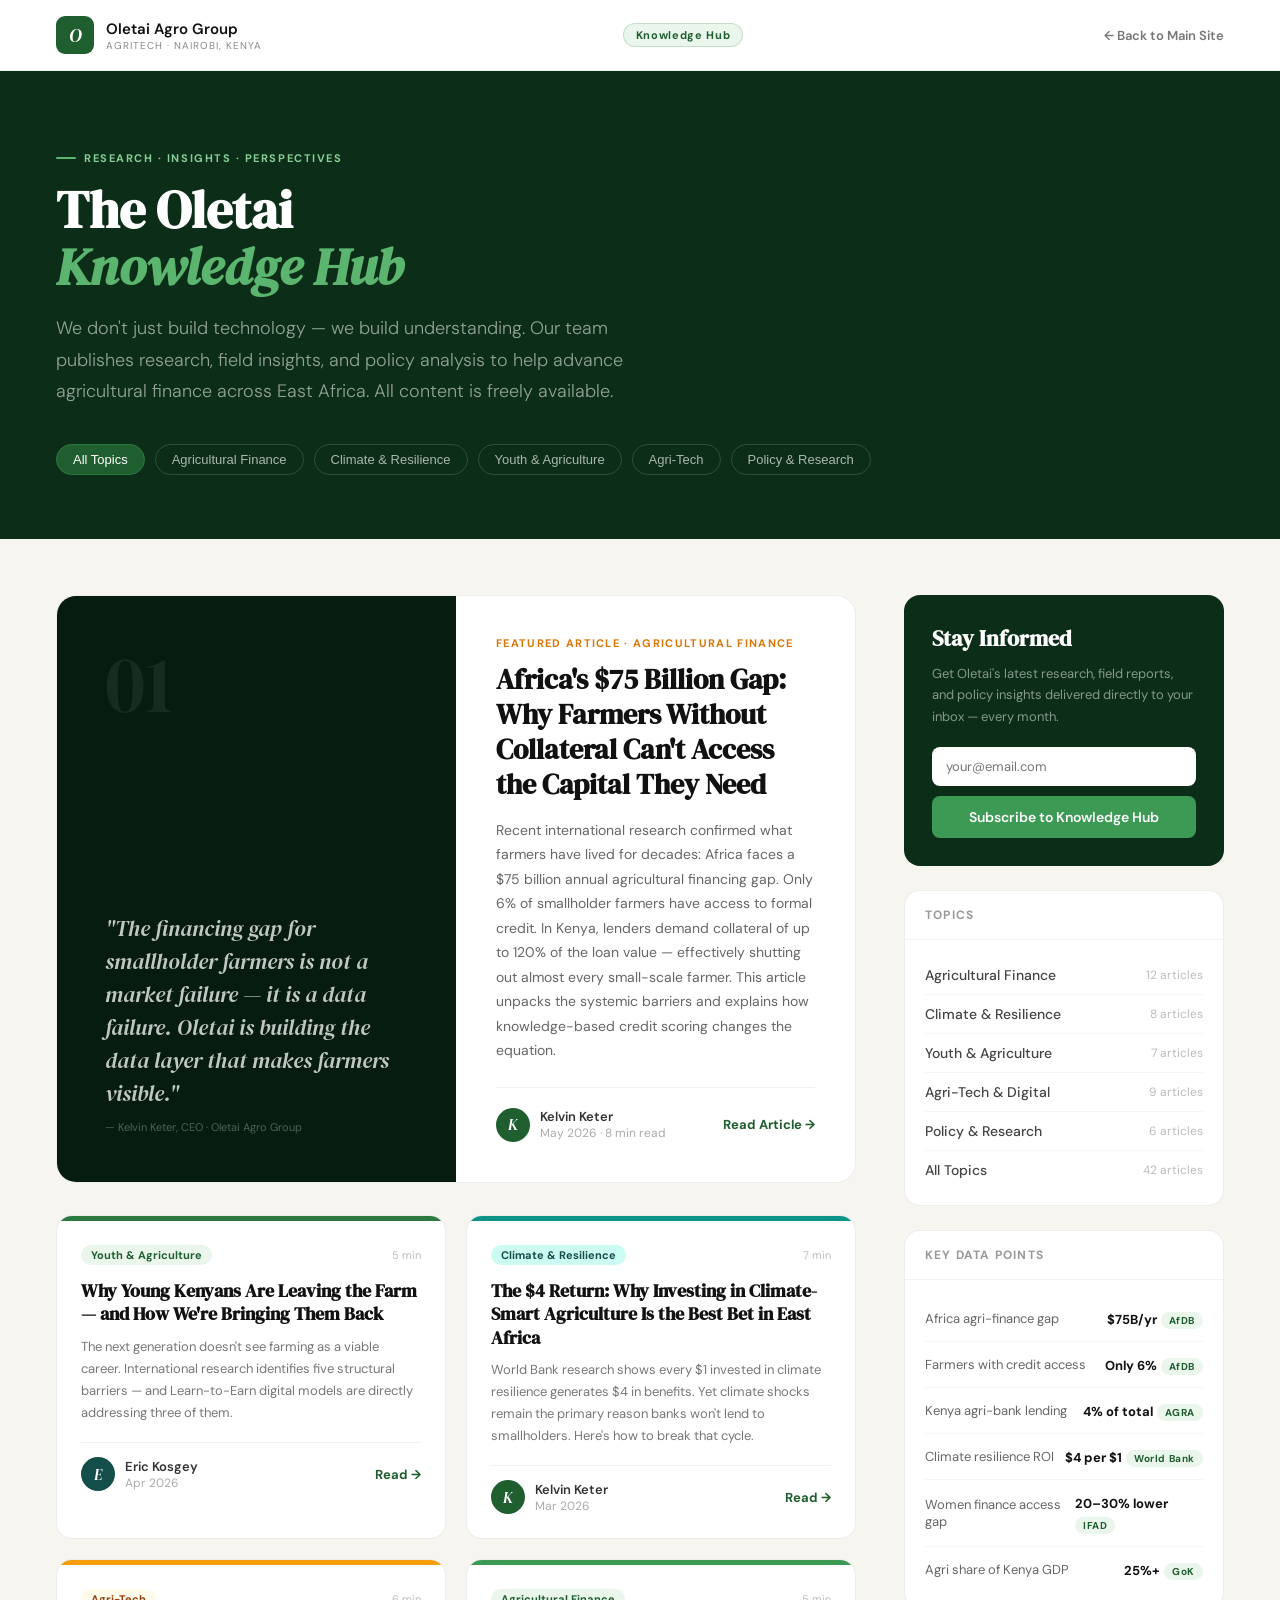
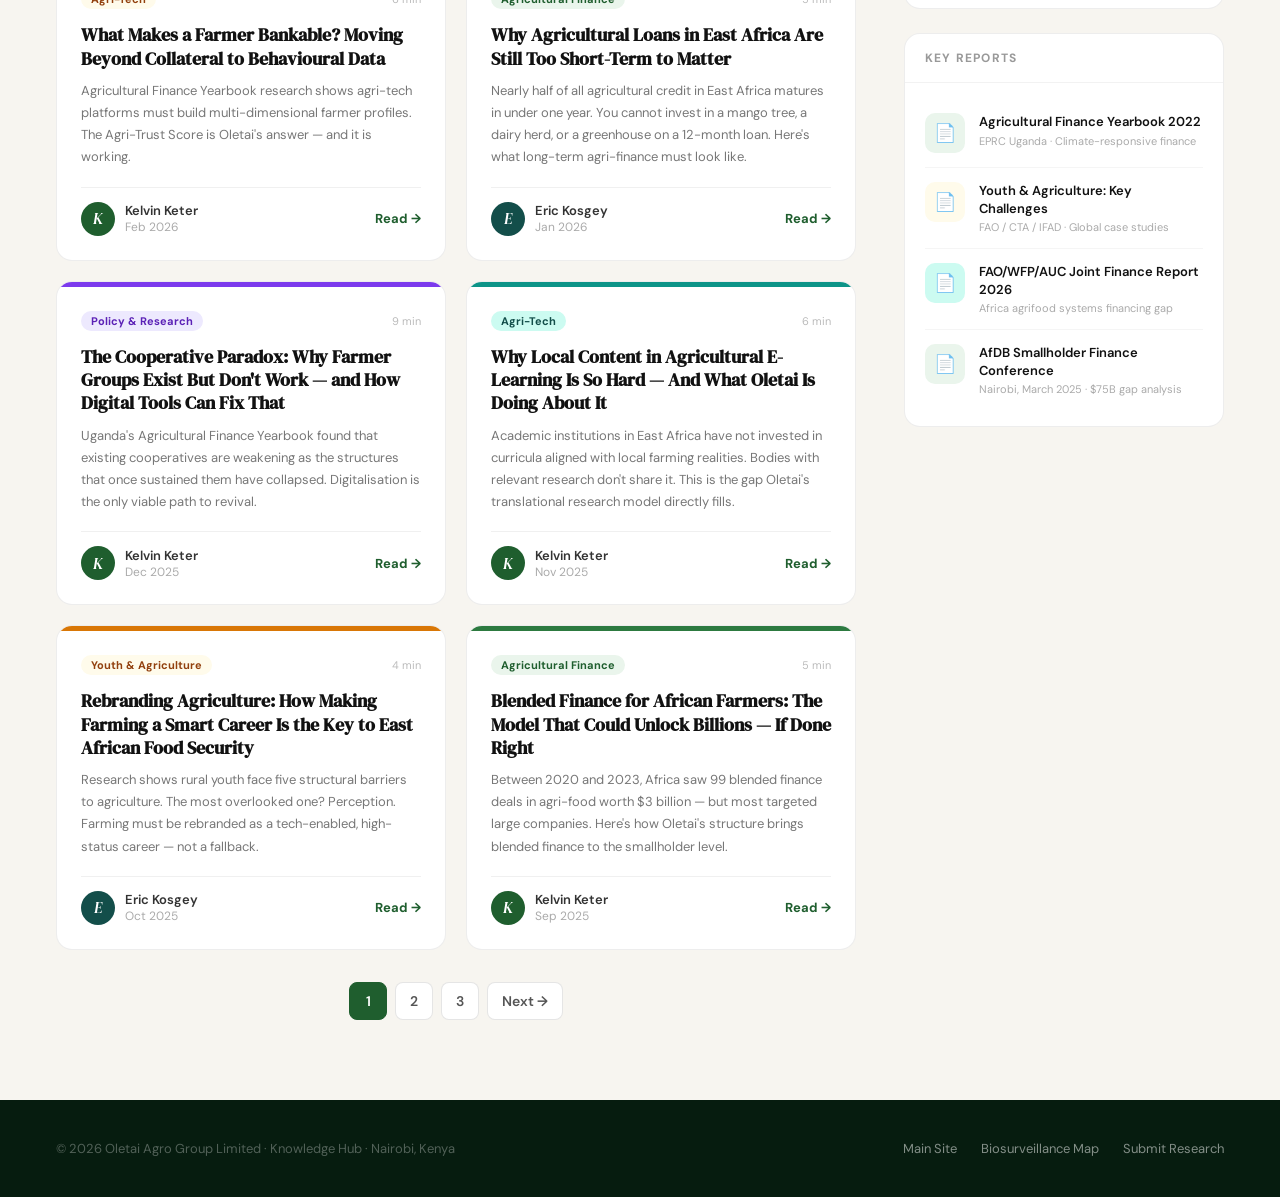
==== commit dcf65501: "refactor:updated the web content" ====
--- a/blog.html
+++ b/blog.html
@@ -3,28 +3,152 @@
 <head>
   <meta charset="UTF-8">
   <meta name="viewport" content="width=device-width, initial-scale=1.0">
-
   <title>Knowledge Hub | Oletai Agro Group</title>
-  <meta name="description" content="Research, field insights, and policy analysis advancing agricultural finance and climate resilience across East Africa.">
-  <meta name="keywords" content="Agritech Research, Climate Resilience, Agricultural Finance, Youth in Agriculture, Oletai Agro Group Blog">
-  <meta name="author" content="Oletai Agro Group">
-  <link rel="canonical" href="https://oletai.org/blog.html">
-  
-  <meta property="og:type" content="website">
-  <meta property="og:url" content="https://oletai.org/blog.html">
-  <meta property="og:title" content="Knowledge Hub | Oletai Agro Group">
-  <meta property="og:description" content="Research, field insights, and policy analysis advancing agricultural finance across East Africa.">
-  <meta property="og:image" content="https://oletai.org/assets/blog-preview.jpg">
-
-  <link rel="icon" type="image/png" href="assets/favicon.png">
   <link rel="preconnect" href="https://fonts.googleapis.com">
   <link href="https://fonts.googleapis.com/css2?family=DM+Serif+Display:ital@0;1&family=DM+Sans:opsz,wght@9..40,300;9..40,400;9..40,500;9..40,600&display=swap" rel="stylesheet">
-
-  <link rel="stylesheet" href="styles.css">
-  <script src="scripts.js" defer></script>
+  <style>
+    :root {
+      --green-950: #061C0F;
+      --green-900: #0C2E18;
+      --green-800: #174523;
+      --green-700: #1F5E2E;
+      --green-600: #2D7A40;
+      --green-500: #3D9A54;
+      --green-400: #5BB56E;
+      --green-300: #87CE96;
+      --green-100: #C8EACE;
+      --green-50:  #EAF5EC;
+      --amber-700: #92400E;
+      --amber-500: #D97706;
+      --amber-400: #F59E0B;
+      --amber-50:  #FFFBEB;
+      --teal-800:  #134E4A;
+      --teal-600:  #0D9488;
+      --teal-100:  #CCFBF1;
+      --sans: 'DM Sans', system-ui, sans-serif;
+      --serif: 'DM Serif Display', Georgia, serif;
+    }
+    *, *::before, *::after { box-sizing: border-box; margin: 0; padding: 0; }
+    html { scroll-behavior: smooth; }
+    body { font-family: var(--sans); background: #F7F5F0; color: #1a1a1a; overflow-x: hidden; }
+
+    /* NAV */
+    nav {
+      background: rgba(255,255,255,0.96); backdrop-filter: blur(14px);
+      border-bottom: 1px solid rgba(45,122,64,0.1);
+      position: sticky; top: 0; z-index: 1000;
+    }
+    .nav-inner { max-width: 1280px; margin: 0 auto; padding: 0 56px; height: 70px; display: flex; align-items: center; justify-content: space-between; }
+    .logo-mark { width: 38px; height: 38px; border-radius: 9px; background: var(--green-700); display: flex; align-items: center; justify-content: center; font-family: var(--serif); font-size: 19px; color: #fff; font-style: italic; flex-shrink: 0; }
+    .logo-text { font-size: 15px; font-weight: 600; color: #111; }
+    .logo-sub { font-size: 10px; font-weight: 400; color: #888; letter-spacing: 0.1em; text-transform: uppercase; }
+    .nav-badge { background: var(--green-50); border: 1px solid rgba(45,122,64,0.2); color: var(--green-700); font-size: 11px; font-weight: 700; padding: 4px 12px; border-radius: 100px; letter-spacing: 0.06em; }
+    .nav-back { font-size: 13px; font-weight: 600; color: #777; text-decoration: none; display: flex; align-items: center; gap: 5px; transition: color 0.2s; }
+    .nav-back:hover { color: var(--green-600); }
+
+    /* HERO BAND */
+    .hub-hero { background: var(--green-900); padding: 72px 56px 64px; }
+    .hub-hero-inner { max-width: 1280px; margin: 0 auto; }
+    .hub-tag { display: inline-flex; align-items: center; gap: 8px; font-size: 11px; font-weight: 700; letter-spacing: 0.14em; text-transform: uppercase; color: var(--green-300); margin-bottom: 16px; }
+    .hub-tag::before { content: ''; width: 20px; height: 2px; background: var(--green-400); border-radius: 1px; }
+    .hub-hero h1 { font-family: var(--serif); font-size: 52px; color: #fff; line-height: 1.1; margin-bottom: 18px; }
+    .hub-hero h1 em { font-style: italic; color: var(--green-400); }
+    .hub-hero p { font-size: 18px; color: rgba(255,255,255,0.55); font-weight: 300; max-width: 600px; line-height: 1.75; margin-bottom: 36px; }
+    .topic-pills { display: flex; gap: 10px; flex-wrap: wrap; }
+    .topic-pill { border: 1px solid rgba(255,255,255,0.15); color: rgba(255,255,255,0.65); font-size: 13px; font-weight: 500; padding: 7px 16px; border-radius: 100px; cursor: pointer; transition: all 0.2s; background: transparent; }
+    .topic-pill:hover, .topic-pill.active { background: var(--green-700); border-color: var(--green-600); color: #fff; }
+
+    /* MAIN LAYOUT */
+    .page-body { max-width: 1280px; margin: 0 auto; padding: 56px 56px 80px; display: grid; grid-template-columns: 1fr 320px; gap: 48px; }
+
+    /* FEATURED POST */
+    .featured-post { background: #fff; border-radius: 20px; overflow: hidden; border: 1px solid rgba(0,0,0,0.07); margin-bottom: 32px; display: grid; grid-template-columns: 1fr 1fr; }
+    .featured-visual { background: var(--green-950); padding: 48px; display: flex; flex-direction: column; justify-content: space-between; }
+    .featured-num { font-family: var(--serif); font-size: 80px; color: rgba(255,255,255,0.07); line-height: 1; margin-bottom: 24px; }
+    .featured-quote { font-family: var(--serif); font-size: 22px; color: rgba(255,255,255,0.75); font-style: italic; line-height: 1.5; }
+    .featured-source { font-size: 11px; color: rgba(255,255,255,0.3); margin-top: 10px; }
+    .featured-body { padding: 40px; }
+    .featured-label { font-size: 11px; font-weight: 700; text-transform: uppercase; letter-spacing: 0.12em; color: var(--amber-500); margin-bottom: 12px; }
+    .featured-body h2 { font-family: var(--serif); font-size: 28px; color: #111; line-height: 1.25; margin-bottom: 16px; }
+    .featured-body p { font-size: 14px; color: #666; line-height: 1.75; margin-bottom: 24px; }
+    .article-meta { display: flex; align-items: center; gap: 10px; padding-top: 20px; border-top: 1px solid #f0f0f0; }
+    .avatar { width: 34px; height: 34px; border-radius: 50%; display: flex; align-items: center; justify-content: center; font-family: var(--serif); font-size: 15px; font-style: italic; flex-shrink: 0; }
+    .meta-author { font-size: 13px; font-weight: 600; color: #333; }
+    .meta-date { font-size: 12px; color: #aaa; }
+    .read-link { margin-left: auto; font-size: 13px; font-weight: 700; color: var(--green-700); text-decoration: none; display: flex; align-items: center; gap: 4px; }
+    .read-link:hover { color: var(--green-600); }
+
+    /* ARTICLE GRID */
+    .articles-grid { display: grid; grid-template-columns: 1fr 1fr; gap: 20px; }
+    .article-card { background: #fff; border-radius: 16px; border: 1px solid rgba(0,0,0,0.07); overflow: hidden; transition: transform 0.2s, box-shadow 0.2s; }
+    .article-card:hover { transform: translateY(-3px); box-shadow: 0 12px 32px rgba(0,0,0,0.08); }
+    .article-card-top { height: 5px; }
+    .article-card-body { padding: 24px; }
+    .article-tags { display: flex; gap: 8px; margin-bottom: 14px; align-items: center; flex-wrap: wrap; }
+    .tag { font-size: 11px; font-weight: 700; padding: 3px 10px; border-radius: 100px; }
+    .read-time { font-size: 11px; color: #bbb; margin-left: auto; }
+    .article-card h3 { font-family: var(--serif); font-size: 18px; color: #111; line-height: 1.3; margin-bottom: 10px; }
+    .article-card p { font-size: 13px; color: #777; line-height: 1.7; margin-bottom: 18px; }
+    .article-card .article-meta { padding-top: 14px; }
+
+    /* SIDEBAR */
+    .sidebar { display: flex; flex-direction: column; gap: 24px; }
+    .scard { background: #fff; border-radius: 16px; border: 1px solid rgba(0,0,0,0.07); overflow: hidden; }
+    .scard-head { padding: 16px 20px; border-bottom: 1px solid rgba(0,0,0,0.05); font-size: 12px; font-weight: 700; text-transform: uppercase; letter-spacing: 0.1em; color: #999; }
+    .scard-body { padding: 16px 20px; }
+    .topic-list { display: flex; flex-direction: column; gap: 0; }
+    .topic-row { display: flex; justify-content: space-between; align-items: center; padding: 10px 0; border-bottom: 1px solid #f5f5f5; font-size: 14px; color: #444; font-weight: 500; cursor: pointer; transition: color 0.2s; text-decoration: none; }
+    .topic-row:last-child { border-bottom: none; }
+    .topic-row:hover { color: var(--green-700); }
+    .topic-count { font-size: 12px; color: #bbb; font-weight: 400; }
+    .newsletter-card { background: var(--green-900); border-radius: 16px; padding: 28px; }
+    .newsletter-card h3 { font-family: var(--serif); font-size: 22px; color: #fff; margin-bottom: 10px; }
+    .newsletter-card p { font-size: 13px; color: rgba(255,255,255,0.5); line-height: 1.65; margin-bottom: 20px; }
+    .newsletter-input { width: 100%; padding: 11px 14px; border-radius: 8px; border: none; font-family: var(--sans); font-size: 13px; margin-bottom: 10px; outline: none; }
+    .newsletter-btn { width: 100%; background: var(--green-500); color: #fff; border: none; padding: 12px; border-radius: 8px; font-family: var(--sans); font-size: 14px; font-weight: 600; cursor: pointer; transition: background 0.2s; }
+    .newsletter-btn:hover { background: var(--green-600); }
+    .data-row { display: flex; justify-content: space-between; align-items: center; padding: 12px 0; border-bottom: 1px solid #f5f5f5; }
+    .data-row:last-child { border-bottom: none; }
+    .data-label { font-size: 13px; color: #666; }
+    .data-val { font-size: 13px; font-weight: 700; color: #111; }
+    .source-badge { background: var(--green-50); color: var(--green-700); font-size: 10px; font-weight: 700; padding: 2px 8px; border-radius: 100px; letter-spacing: 0.06em; }
+    .report-row { display: flex; gap: 14px; align-items: flex-start; padding: 14px 0; border-bottom: 1px solid #f5f5f5; }
+    .report-row:last-child { border-bottom: none; }
+    .report-ico { width: 40px; height: 40px; border-radius: 10px; display: flex; align-items: center; justify-content: center; font-size: 18px; flex-shrink: 0; }
+    .report-row h5 { font-size: 13px; font-weight: 600; color: #111; line-height: 1.35; margin-bottom: 3px; }
+    .report-row p { font-size: 11px; color: #aaa; }
+    .pagination { display: flex; gap: 8px; justify-content: center; margin-top: 32px; }
+    .page-btn { width: 38px; height: 38px; border-radius: 8px; display: flex; align-items: center; justify-content: center; font-size: 14px; font-weight: 600; cursor: pointer; border: 1px solid rgba(0,0,0,0.1); background: #fff; color: #555; transition: all 0.2s; }
+    .page-btn.active { background: var(--green-700); color: #fff; border-color: var(--green-700); }
+    .page-btn:hover:not(.active) { background: var(--green-50); border-color: var(--green-400); color: var(--green-700); }
+
+    footer { background: var(--green-950); padding: 40px 56px; margin-top: 0; }
+    .footer-inner { max-width: 1280px; margin: 0 auto; display: flex; justify-content: space-between; align-items: center; flex-wrap: wrap; gap: 16px; }
+    .footer-inner p { font-size: 13px; color: rgba(255,255,255,0.3); }
+    .footer-links { display: flex; gap: 24px; }
+    .footer-links a { font-size: 13px; color: rgba(255,255,255,0.5); text-decoration: none; transition: color 0.2s; }
+    .footer-links a:hover { color: var(--green-400); }
+
+    /* ARTICLE FULL PAGE overlay */
+    .article-overlay { display: none; position: fixed; inset: 0; background: rgba(0,0,0,0.5); z-index: 2000; overflow-y: auto; padding: 40px 20px; }
+    .article-overlay.open { display: flex; justify-content: center; }
+    .article-box { background: #fff; border-radius: 20px; max-width: 780px; width: 100%; padding: 0 0 56px; overflow: hidden; position: relative; align-self: flex-start; margin-top: 20px; }
+    .article-box-close { position: absolute; top: 20px; right: 20px; width: 36px; height: 36px; border-radius: 50%; background: rgba(0,0,0,0.08); display: flex; align-items: center; justify-content: center; cursor: pointer; font-size: 16px; border: none; z-index: 2; }
+    .article-box-header { background: var(--green-900); padding: 48px 48px 40px; }
+    .article-box-body { padding: 40px 48px 0; }
+    .article-box-body h2 { font-family: var(--serif); font-size: 26px; color: #111; margin: 28px 0 14px; }
+    .article-box-body p { font-size: 16px; color: #444; line-height: 1.85; margin-bottom: 20px; }
+    .article-box-body blockquote { border-left: 3px solid var(--green-500); padding: 16px 24px; background: var(--green-50); border-radius: 0 12px 12px 0; margin: 24px 0; font-family: var(--serif); font-size: 20px; color: var(--green-900); font-style: italic; line-height: 1.5; }
+    .article-box-body ul { padding-left: 20px; margin-bottom: 20px; }
+    .article-box-body ul li { font-size: 16px; color: #444; line-height: 1.85; margin-bottom: 8px; }
+    .article-stat { display: inline-block; background: var(--green-50); border: 1px solid rgba(45,122,64,0.15); border-radius: 12px; padding: 16px 20px; margin: 8px 4px; text-align: center; }
+    .article-stat-n { font-family: var(--serif); font-size: 32px; color: var(--green-700); line-height: 1; }
+    .article-stat-l { font-size: 12px; color: #888; margin-top: 4px; }
+  </style>
 </head>
 <body>
 
+<!-- NAV -->
 <nav>
   <div class="nav-inner">
     <a href="index.html" style="display:flex;align-items:center;gap:12px;text-decoration:none">
@@ -39,6 +163,7 @@
   </div>
 </nav>
 
+<!-- HERO BAND -->
 <div class="hub-hero">
   <div class="hub-hero-inner">
     <div class="hub-tag">Research · Insights · Perspectives</div>
@@ -55,8 +180,10 @@
   </div>
 </div>
 
+<!-- MAIN BODY -->
 <div class="page-body">
   <div>
+    <!-- FEATURED -->
     <div class="featured-post">
       <div class="featured-visual">
         <div class="featured-num">01</div>
@@ -68,7 +195,7 @@
       <div class="featured-body">
         <div class="featured-label">Featured Article · Agricultural Finance</div>
         <h2>Africa's $75 Billion Gap: Why Farmers Without Collateral Can't Access the Capital They Need</h2>
-        <p>A joint May 2026 report by the FAO, WFP, and African Union Commission confirmed what farmers have lived for decades: Africa faces a $75 billion annual agricultural financing gap. Only 6% of smallholder farmers have access to formal credit. In Kenya, lenders demand collateral of up to 120% of the loan value — effectively shutting out almost every small-scale farmer. This article unpacks the systemic barriers and explains how knowledge-based credit scoring changes the equation.</p>
+        <p>Recent international research confirmed what farmers have lived for decades: Africa faces a $75 billion annual agricultural financing gap. Only 6% of smallholder farmers have access to formal credit. In Kenya, lenders demand collateral of up to 120% of the loan value — effectively shutting out almost every small-scale farmer. This article unpacks the systemic barriers and explains how knowledge-based credit scoring changes the equation.</p>
         <div class="article-meta">
           <div class="avatar" style="background:var(--green-700);color:#fff">K</div>
           <div>
@@ -80,6 +207,7 @@
       </div>
     </div>
 
+    <!-- ARTICLES GRID -->
     <div class="articles-grid" id="articles-grid">
 
       <div class="article-card" data-topic="youth">
@@ -90,7 +218,7 @@
             <span class="read-time">5 min</span>
           </div>
           <h3>Why Young Kenyans Are Leaving the Farm — and How We're Bringing Them Back</h3>
-          <p>The next generation doesn't see farming as a viable career. A FAO and IFAD joint study identifies five structural barriers — and Learn-to-Earn digital models are directly addressing three of them.</p>
+          <p>The next generation doesn't see farming as a viable career. International research identifies five structural barriers — and Learn-to-Earn digital models are directly addressing three of them.</p>
           <div class="article-meta">
             <div class="avatar" style="background:var(--teal-800);color:#fff">E</div>
             <div><div class="meta-author">Eric Kosgey</div><div class="meta-date">Apr 2026</div></div>
@@ -192,7 +320,7 @@
             <span class="read-time">4 min</span>
           </div>
           <h3>Rebranding Agriculture: How Making Farming a Smart Career Is the Key to East African Food Security</h3>
-          <p>FAO research shows rural youth face five structural barriers to agriculture. The most overlooked one? Perception. Farming must be rebranded as a tech-enabled, high-status career — not a fallback.</p>
+          <p>Research shows rural youth face five structural barriers to agriculture. The most overlooked one? Perception. Farming must be rebranded as a tech-enabled, high-status career — not a fallback.</p>
           <div class="article-meta">
             <div class="avatar" style="background:var(--teal-800);color:#fff">E</div>
             <div><div class="meta-author">Eric Kosgey</div><div class="meta-date">Oct 2025</div></div>
@@ -228,8 +356,10 @@
     </div>
   </div>
 
+  <!-- SIDEBAR -->
   <aside class="sidebar">
 
+    <!-- NEWSLETTER -->
     <div class="newsletter-card">
       <h3>Stay Informed</h3>
       <p>Get Oletai's latest research, field reports, and policy insights delivered directly to your inbox — every month.</p>
@@ -237,6 +367,7 @@
       <button class="newsletter-btn" id="subscribe-btn">Subscribe to Knowledge Hub</button>
     </div>
 
+    <!-- TOPICS -->
     <div class="scard">
       <div class="scard-head">Topics</div>
       <div class="scard-body">
@@ -251,6 +382,7 @@
       </div>
     </div>
 
+    <!-- KEY STATS -->
     <div class="scard">
       <div class="scard-head">Key Data Points</div>
       <div class="scard-body">
@@ -263,6 +395,7 @@
       </div>
     </div>
 
+    <!-- REPORTS & RESOURCES -->
     <div class="scard">
       <div class="scard-head">Key Reports</div>
       <div class="scard-body">
@@ -300,6 +433,7 @@
   </aside>
 </div>
 
+<!-- ARTICLE OVERLAYS -->
 <div class="article-overlay" id="article1">
   <div class="article-box">
     <button class="article-box-close" onclick="closeArticle('article1')">✕</button>
@@ -312,10 +446,10 @@
       </div>
     </div>
     <div class="article-box-body">
-      <p>A joint report published in May 2026 by the FAO, WFP, and African Union Commission confirmed what millions of farmers have lived for decades: Africa faces a $75 billion annual agricultural financing gap. That is the amount of investment — in tools, inputs, equipment, and services — that farmers need but cannot access. And it is growing.</p>
+      <p>Recent international research published in May 2026 confirmed what millions of farmers have lived for decades: Africa faces a $75 billion annual agricultural financing gap. That is the amount of investment — in tools, inputs, equipment, and services — that farmers need but cannot access. And it is growing.</p>
       <blockquote>"The financing gap for smallholder farmers is not a market failure — it is a data failure. Oletai is building the data layer that makes farmers visible to the financial system."</blockquote>
       <h2>The Root of the Problem</h2>
-      <p>Traditional lenders perceive agriculture as high-risk, discouraged by climate volatility, remote rural locations, and the fragmented scale of smallholder operations. In Kenya, the agriculture sector contributes over 25% of GDP and employs millions — yet it receives less than 5% of total commercial bank lending, according to AGRA's 2025 analysis. Some lenders demand collateral of up to 120% of the loan value, effectively locking out every farmer who does not own titled land.</p>
+      <p>Traditional lenders perceive agriculture as high-risk, discouraged by climate volatility, remote rural locations, and the fragmented scale of smallholder operations. In Kenya, the agriculture sector contributes over 25% of GDP and employs millions — yet it receives less than 5% of total commercial bank lending. Some lenders demand collateral of up to 120% of the loan value, effectively locking out every farmer who does not own titled land.</p>
       <p>For the farmer, the barriers are equally formidable. No formal land title means no collateral. Operating in a cash-based economy means no documented credit history. The result is a self-reinforcing cycle: low investment → low yields → deepened perception of risk → less investment.</p>
       <div style="display:flex;gap:12px;flex-wrap:wrap;margin:24px 0">
         <div class="article-stat"><div class="article-stat-n">6%</div><div class="article-stat-l">Farmers with credit access</div></div>
@@ -323,7 +457,7 @@
         <div class="article-stat"><div class="article-stat-n">4%</div><div class="article-stat-l">Kenya agri-bank lending share</div></div>
       </div>
       <h2>Knowledge as Collateral</h2>
-      <p>Oletai's answer to this is the Agri-Trust Score — a dynamic creditworthiness measure built from verified agricultural knowledge, not asset ownership. When a farmer completes a module on soil health, irrigation, or pest management, they are not just learning — they are building the profile that unlocks credit. This model directly addresses what the African Development Bank identified in its 2025 Nairobi conference as a primary barrier: the absence of reliable data on smallholder farmers.</p>
+      <p>Oletai's answer to this is the Agri-Trust Score — a dynamic creditworthiness measure built from verified agricultural knowledge, not asset ownership. When a farmer completes a module on soil health, irrigation, or pest management, they are not just learning — they are building the profile that unlocks credit. This model directly addresses what development finance research has identified as a primary barrier: the absence of reliable data on smallholder farmers.</p>
       <p>The data generated by our biosurveillance network — anonymous, real-time, geospatial — provides lenders with something traditional credit scoring never could: forward-looking agronomic intelligence about specific farms, in specific micro-climates, facing specific risks. This is what makes a farmer bankable without collateral.</p>
       <h2>The East Africa Opportunity</h2>
       <p>The African Development Bank President Dr. Akinwumi Adesina stated clearly at the March 2025 Nairobi conference: "Together, let us unleash the potential of agriculture in Africa." His institution is planning a $500 million facility to unlock $10 billion for smallholder farmers — but capital without digital delivery infrastructure reaches only large organisations, not the last mile.</p>
@@ -345,7 +479,7 @@
       </div>
     </div>
     <div class="article-box-body">
-      <p>A landmark FAO, CTA, and IFAD joint publication on youth and agriculture identified five structural barriers that push young people away from farming globally. All five are present in Kenya. Understanding them is the first step to reversing the trend.</p>
+      <p>Landmark international research on youth and agriculture identified five structural barriers that push young people away from farming globally. All five are present in Kenya. Understanding them is the first step to reversing the trend.</p>
       <h2>The Five Barriers</h2>
       <ul>
         <li><strong>Access to knowledge and education</strong> — Agricultural curricula are outdated and disconnected from real farming challenges. Young people don't learn modern, profitable farming in school.</li>
@@ -381,7 +515,7 @@
       <p>Uganda's Agricultural Finance Yearbook 2022 documented a damaging cycle: climate shocks reduce agricultural yields, which reduces farmer income, which increases loan default rates, which causes banks to restrict agricultural lending further — making farmers even more vulnerable to the next climate shock. Oletai's AI Agronomist breaks this cycle at two points.</p>
       <p>First, early detection of crop diseases and pest outbreaks — before they become harvest-destroying events — reduces the yield losses that trigger the cycle. Second, the biosurveillance data generated by Rahisi Agro Pay gives financial institutions real-time agronomic intelligence to assess and price climate risk at the farm level, rather than applying blanket sector-level risk premiums that penalise all farmers equally.</p>
       <h2>Climate Finance Is Coming to Africa — Oletai Is the Last Mile</h2>
-      <p>Africa received $44 billion in climate finance in 2021/22 — a 48% increase from two years earlier. But the FAO/WFP/AUC May 2026 joint report notes this is still far below the $250 billion annually needed. As climate finance flows increase, the critical gap is not funding — it is delivery infrastructure that reaches individual farmers.</p>
+      <p>Africa received $44 billion in climate finance in 2021/22 — a 48% increase from two years earlier. Yet recent research notes this is still far below the $250 billion annually needed. As climate finance flows increase, the critical gap is not funding — it is delivery infrastructure that reaches individual farmers.</p>
       <p>Rahisi Agro Pay's closed-loop input voucher system ensures climate-smart seeds, drought-resistant varieties, and soil conditioners reach farmers directly — eliminating the cash leakage that often means climate finance never arrives at the farm gate.</p>
     </div>
   </div>
@@ -398,5 +532,47 @@
   </div>
 </footer>
 
+<script>
+  // Topic filter
+  window.filterPosts = function(topic, btn) {
+    const cards = document.querySelectorAll('.article-card');
+    cards.forEach(c => {
+      c.style.display = (topic === 'all' || c.dataset.topic === topic) ? 'block' : 'none';
+    });
+    document.querySelectorAll('.topic-pill').forEach(p => p.classList.remove('active'));
+    if (btn) btn.classList.add('active');
+  };
+
+  // Article overlay
+  window.openArticle = function(id) {
+    document.getElementById(id).classList.add('open');
+    document.body.style.overflow = 'hidden';
+  };
+  window.closeArticle = function(id) {
+    document.getElementById(id).classList.remove('open');
+    document.body.style.overflow = '';
+  };
+  document.querySelectorAll('.article-overlay').forEach(overlay => {
+    overlay.addEventListener('click', function(e) {
+      if (e.target === this) closeArticle(this.id);
+    });
+  });
+
+  // Newsletter
+  document.getElementById('subscribe-btn').addEventListener('click', function() {
+    this.textContent = '✓ You\'re subscribed!';
+    this.style.background = 'var(--green-800)';
+  });
+
+  // Close on ESC
+  document.addEventListener('keydown', e => {
+    if (e.key === 'Escape') {
+      document.querySelectorAll('.article-overlay.open').forEach(o => {
+        o.classList.remove('open');
+        document.body.style.overflow = '';
+      });
+    }
+  });
+</script>
 </body>
-</html>+</html>
